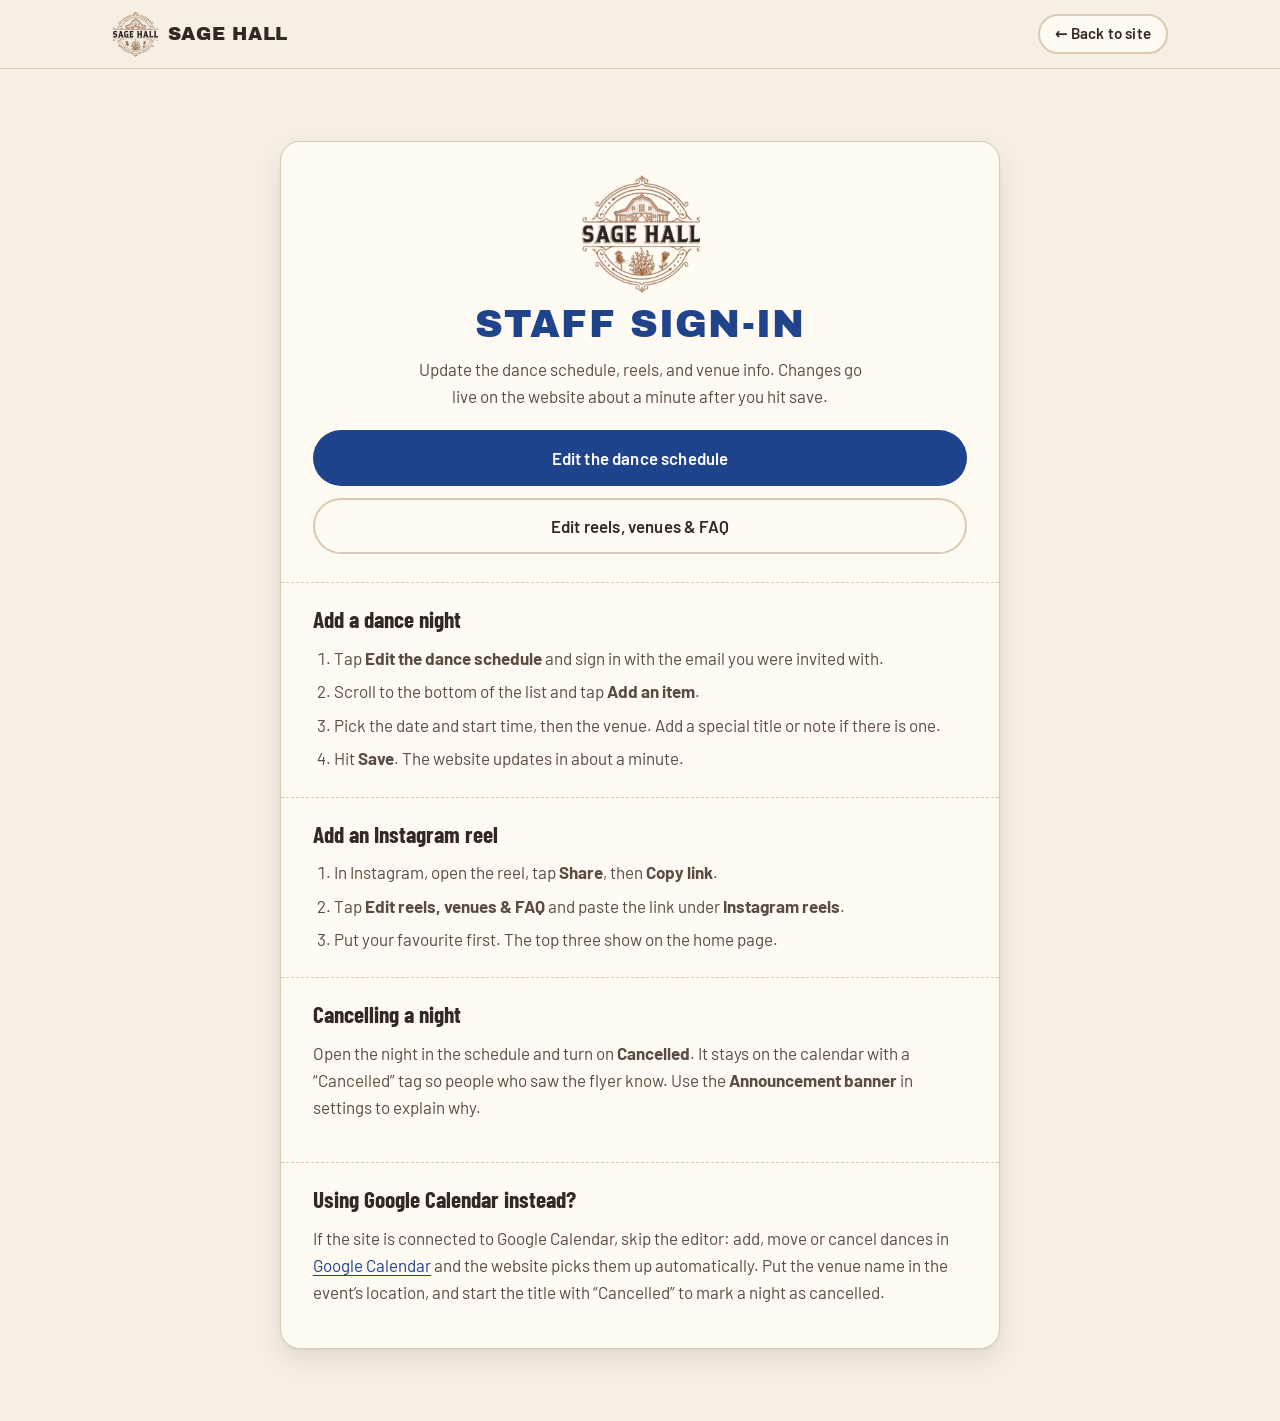
==== admin/index.html @ 14a48428 "Add Sage Hall website mock-up for GitHub Pages Static site (no build step) with: - Flyer-style sched" ====
<!doctype html>
<html lang="en">
<head>
  <meta charset="utf-8">
  <meta name="viewport" content="width=device-width, initial-scale=1">
  <title>Staff Sign-in · Sage Hall</title>
  <meta name="robots" content="noindex">
  <link rel="icon" href="../assets/img/favicon.svg" type="image/svg+xml">
  <link rel="preconnect" href="https://fonts.googleapis.com">
  <link rel="preconnect" href="https://fonts.gstatic.com" crossorigin>
  <link href="https://fonts.googleapis.com/css2?family=Archivo+Black&family=Barlow+Condensed:wght@400;500;600;700&family=Barlow:wght@400;500;600&family=Sacramento&display=swap" rel="stylesheet">
  <link rel="stylesheet" href="../assets/css/styles.css">
</head>
<body class="admin-page">
  <!--
    The editor links below point at Pages CMS for this repository.
    If the repo moves (e.g. transferred to Sage Hall's own GitHub account)
    or the site publishes from a different branch, update OWNER/REPO/BRANCH
    in these URLs:  https://app.pagescms.org/OWNER/REPO/BRANCH/file/events
  -->
  <header class="site-header">
    <div class="wrap header-inner">
      <a class="brand" href="../">
        <img src="../assets/img/sage-hall-logo.png" alt="" width="46" height="46">
        <span>Sage Hall</span>
      </a>
      <a class="btn btn-small btn-outline" href="../">← Back to site</a>
    </div>
  </header>

  <main class="admin-main">
    <div class="wrap">
      <div class="admin-card">
        <header>
          <img src="../assets/img/sage-hall-logo.png" alt="" width="120" height="119">
          <h1>Staff sign-in</h1>
          <p>Update the dance schedule, reels, and venue info. Changes go live on the website about a minute after you hit save.</p>
        </header>

        <div class="admin-actions">
          <a class="btn btn-primary" href="https://app.pagescms.org/alejandro-usu/sagehall/main/file/events">Edit the dance schedule</a>
          <a class="btn btn-outline" href="https://app.pagescms.org/alejandro-usu/sagehall/main/file/settings">Edit reels, venues &amp; FAQ</a>
        </div>

        <section class="admin-section">
          <h2>Add a dance night</h2>
          <ol>
            <li>Tap <b>Edit the dance schedule</b> and sign in with the email you were invited with.</li>
            <li>Scroll to the bottom of the list and tap <b>Add an item</b>.</li>
            <li>Pick the date and start time, then the venue. Add a special title or note if there is one.</li>
            <li>Hit <b>Save</b>. The website updates in about a minute.</li>
          </ol>
        </section>

        <section class="admin-section">
          <h2>Add an Instagram reel</h2>
          <ol>
            <li>In Instagram, open the reel, tap <b>Share</b>, then <b>Copy link</b>.</li>
            <li>Tap <b>Edit reels, venues &amp; FAQ</b> and paste the link under <b>Instagram reels</b>.</li>
            <li>Put your favourite first. The top three show on the home page.</li>
          </ol>
        </section>

        <section class="admin-section">
          <h2>Cancelling a night</h2>
          <p>Open the night in the schedule and turn on <b>Cancelled</b>. It stays on the calendar with a “Cancelled” tag so people who saw the flyer know. Use the <b>Announcement banner</b> in settings to explain why.</p>
        </section>

        <section class="admin-section">
          <h2>Using Google Calendar instead?</h2>
          <p>If the site is connected to Google Calendar, skip the editor: add, move or cancel dances in <a href="https://calendar.google.com/">Google Calendar</a> and the website picks them up automatically. Put the venue name in the event’s location, and start the title with “Cancelled” to mark a night as cancelled.</p>
        </section>
      </div>
    </div>
  </main>
</body>
</html>
---- assets/css/styles.css ----
/* ==========================================================================
   Sage Hall — site styles
   Palette pulled from the monthly flyer: cream paper, denim blue,
   copper linework, charcoal ink, and the peach western band.
   ========================================================================== */

:root {
  color-scheme: light;

  --paper: #f6efe4;
  --paper-2: #efe4d3;
  --paper-3: #e4d3bb;
  --card: #fffaf2;
  --ink: #332823;
  --ink-soft: #5a4c42;
  --muted: #76665a;
  --line: #dccab1;

  --denim: #20448c;
  --denim-dark: #152f63;
  --copper: #8a4f2c;
  --copper-light: #c08a5e;
  --sage: #56704c;
  --rose: #a94d68;
  --gold: #8f6d22;
  --band-gold: #ad893a;
  --peach: #f5dbca;
  --night: #2a211c;

  --radius: 14px;
  --radius-sm: 8px;
  --shadow: 0 1px 2px rgb(51 40 35 / 0.08), 0 10px 28px rgb(51 40 35 / 0.1);

  --font-display: "Archivo Black", "Arial Black", Impact, sans-serif;
  --font-script: "Sacramento", "Brush Script MT", cursive;
  --font-cond: "Barlow Condensed", "Arial Narrow", sans-serif;
  --font-body: "Barlow", system-ui, -apple-system, "Segoe UI", sans-serif;

  --wrap: 1120px;
  --gutter: clamp(16px, 4vw, 32px);
  --header-h: 68px;
}

/* ---------- base ---------- */
*, *::before, *::after { box-sizing: border-box; }
[hidden] { display: none !important; }
html { scroll-behavior: smooth; scroll-padding-top: calc(var(--header-h) + 12px); -webkit-text-size-adjust: 100%; }
@media (prefers-reduced-motion: reduce) { html { scroll-behavior: auto; } }

body {
  margin: 0;
  background: var(--paper);
  color: var(--ink);
  font: 400 1.0625rem/1.6 var(--font-body);
  overflow-x: hidden;
}
img { max-width: 100%; height: auto; display: block; }
a { color: var(--denim); text-underline-offset: 0.18em; }
a:hover { color: var(--denim-dark); }
button { font: inherit; color: inherit; }
h1, h2, h3 { line-height: 1.1; margin: 0; }
p { margin: 0 0 1em; }
:focus-visible { outline: 3px solid var(--denim); outline-offset: 3px; border-radius: 4px; }
svg { width: 1.15em; height: 1.15em; flex: none; }

.wrap { width: 100%; max-width: var(--wrap); margin-inline: auto; padding-inline: var(--gutter); }
.visually-hidden {
  position: absolute !important; width: 1px; height: 1px; padding: 0; margin: -1px;
  overflow: hidden; clip: rect(0 0 0 0); white-space: nowrap; border: 0;
}
.skip-link {
  position: absolute; left: 12px; top: -60px; z-index: 100;
  background: var(--denim); color: #fff; padding: 10px 16px; border-radius: var(--radius-sm);
}
.skip-link:focus { top: 12px; color: #fff; }

.script { font-family: var(--font-script); font-weight: 400; color: var(--copper); line-height: 1; }

/* ---------- buttons ---------- */
.btn {
  display: inline-flex; align-items: center; justify-content: center; gap: 0.5em;
  min-height: 48px; padding: 0.7em 1.35em; border-radius: 999px;
  font: 600 1rem/1 var(--font-body); letter-spacing: 0.01em; text-decoration: none;
  border: 2px solid transparent; cursor: pointer;
  transition: background-color 0.15s, color 0.15s, border-color 0.15s, transform 0.15s;
}
.btn:active { transform: translateY(1px); }
.btn-primary { background: var(--denim); color: #fff; }
.btn-primary:hover { background: var(--denim-dark); color: #fff; }
.btn-ghost { border-color: var(--ink); color: var(--ink); background: transparent; }
.btn-ghost:hover { background: var(--ink); color: var(--paper); }
.btn-outline { border-color: var(--line); background: var(--card); color: var(--ink); }
.btn-outline:hover { border-color: var(--denim); color: var(--denim); }
.btn-light { background: var(--paper); color: var(--ink); }
.btn-light:hover { background: #fff; color: var(--ink); }
.btn-small { min-height: 40px; padding: 0.55em 1em; font-size: 0.95rem; }

/* ---------- announcement ---------- */
.announce { background: var(--denim); color: #fff; font: 500 0.98rem/1.35 var(--font-body); }
.announce p { margin: 0 auto; padding-block: 0.55rem; text-align: center; }
.announce a { color: #fff; font-weight: 600; }

/* ---------- header ---------- */
.site-header {
  position: sticky; top: 0; z-index: 50;
  background: rgb(246 239 228 / 0.92);
  -webkit-backdrop-filter: saturate(1.4) blur(10px);
  backdrop-filter: saturate(1.4) blur(10px);
  border-bottom: 1px solid var(--line);
}
.header-inner { display: flex; align-items: center; justify-content: space-between; gap: 1rem; min-height: var(--header-h); }
.brand { display: flex; align-items: center; gap: 0.6rem; text-decoration: none; color: var(--ink); }
.brand img { width: 46px; height: 46px; object-fit: contain; }
.brand span { font: 1.15rem/1 var(--font-display); letter-spacing: 0.04em; text-transform: uppercase; }

.site-nav { display: flex; align-items: center; gap: 0.25rem; }
.site-nav a {
  display: inline-flex; align-items: center; gap: 0.4em;
  padding: 0.55rem 0.8rem; border-radius: 999px;
  font: 600 1.05rem/1 var(--font-cond); letter-spacing: 0.06em; text-transform: uppercase;
  color: var(--ink); text-decoration: none;
}
.site-nav a:hover { background: var(--paper-2); color: var(--denim); }
.site-nav .nav-cta { background: var(--ink); color: var(--paper); margin-left: 0.4rem; padding-inline: 1rem; }
.site-nav .nav-cta:hover { background: var(--denim); color: #fff; }

.menu-btn {
  display: none; align-items: center; gap: 0.55rem;
  min-height: 44px; padding: 0 0.9rem; border-radius: 999px;
  background: transparent; border: 2px solid var(--ink); cursor: pointer;
  font: 600 1rem/1 var(--font-cond); letter-spacing: 0.08em; text-transform: uppercase;
}
.menu-icon, .menu-icon::before, .menu-icon::after {
  display: block; width: 18px; height: 2px; background: currentColor; border-radius: 2px; position: relative;
  transition: transform 0.2s;
}
.menu-icon::before, .menu-icon::after { content: ""; position: absolute; left: 0; }
.menu-icon::before { top: -6px; }
.menu-icon::after { top: 6px; }
.menu-btn[aria-expanded="true"] .menu-icon { background: transparent; }
.menu-btn[aria-expanded="true"] .menu-icon::before { transform: translateY(6px) rotate(45deg); }
.menu-btn[aria-expanded="true"] .menu-icon::after { transform: translateY(-6px) rotate(-45deg); }

@media (max-width: 880px) {
  .menu-btn { display: inline-flex; }
  .site-nav {
    position: absolute; left: 0; right: 0; top: 100%;
    flex-direction: column; align-items: stretch; gap: 0;
    padding: 0.5rem var(--gutter) 1rem;
    background: var(--paper); border-bottom: 1px solid var(--line);
    box-shadow: 0 18px 30px rgb(51 40 35 / 0.12);
    display: none;
  }
  .site-nav.is-open { display: flex; }
  .site-nav a { padding: 0.95rem 0.5rem; border-radius: 0; border-bottom: 1px dashed var(--line); font-size: 1.2rem; }
  .site-nav .nav-cta { margin: 0.75rem 0 0; justify-content: center; border-radius: 999px; border-bottom: 0; }
}

/* ---------- western pattern band (tile taken from the flyer) ---------- */
.band {
  height: 118px;
  border-top: 8px solid var(--band-gold);
  background: var(--peach) url("../img/pattern-band.jpg") repeat-x 0 0 / auto 100%;
}
@media (max-width: 640px) { .band { height: 84px; border-top-width: 6px; } }

/* ---------- hero ---------- */
.hero {
  position: relative;
  background:
    radial-gradient(120% 90% at 50% 30%, #fcf8f1 0%, var(--paper) 45%, var(--paper-3) 100%);
  overflow: hidden;
}
.hero::before {
  /* the flyer's quatrefoil corner pattern */
  content: ""; position: absolute; inset: 0; pointer-events: none; opacity: 0.55;
  background-image: url("data:image/svg+xml,%3Csvg xmlns='http://www.w3.org/2000/svg' width='44' height='44' viewBox='0 0 44 44'%3E%3Cg fill='none' stroke='%23b08f6c' stroke-width='1.3'%3E%3Cellipse cx='22' cy='15.5' rx='3.2' ry='5.5'/%3E%3Cellipse cx='22' cy='28.5' rx='3.2' ry='5.5'/%3E%3Cellipse cx='15.5' cy='22' rx='5.5' ry='3.2'/%3E%3Cellipse cx='28.5' cy='22' rx='5.5' ry='3.2'/%3E%3C/g%3E%3C/svg%3E");
  -webkit-mask-image: radial-gradient(70% 80% at 50% 45%, transparent 55%, #000 100%);
  mask-image: radial-gradient(70% 80% at 50% 45%, transparent 55%, #000 100%);
}
.hero-grid {
  position: relative;
  display: grid; grid-template-columns: 1.1fr 0.9fr; align-items: center; gap: clamp(24px, 5vw, 64px);
  padding-block: clamp(32px, 6vw, 72px) clamp(40px, 6vw, 80px);
}
.hero-copy { text-align: center; display: flex; flex-direction: column; align-items: center; }
.hero-logo { width: min(340px, 78vw); margin-bottom: 0.25rem; }
.hero-script { font-size: clamp(2.6rem, 5vw, 3.6rem); margin: 0.1rem 0 0.9rem; }
.hero-lede { max-width: 34ch; font-size: 1.15rem; color: var(--ink-soft); }
.hero-cta { display: flex; flex-wrap: wrap; gap: 0.75rem; justify-content: center; margin-top: 0.5rem; }

.hero-side { position: relative; padding: 0 0 0 clamp(0px, 4vw, 40px); }
.hero-boot {
  /* sits on the ticket's top-right corner like a sticker */
  position: absolute; z-index: 2; width: 132px;
  right: -26px; top: -118px;
  transform: rotate(8deg);
  filter: drop-shadow(0 8px 12px rgb(51 40 35 / 0.18));
  pointer-events: none;
}

/* ticket */
.ticket {
  position: relative; z-index: 1;
  background: var(--card); border-radius: 18px; box-shadow: var(--shadow);
  border: 1px solid var(--line);
  max-width: 440px; margin-left: auto;
}
.ticket-kicker {
  display: flex; align-items: center; gap: 0.5rem; margin: 0;
  padding: 0.75rem 1.25rem; border-radius: 17px 17px 0 0;
  background: var(--denim); color: #fff;
  font: 1rem/1 var(--font-display); letter-spacing: 0.12em; text-transform: uppercase;
}
.ticket-kicker svg { color: #f2c76e; }
.ticket-body { padding: 1.25rem 1.4rem 0.5rem; }
.ticket-loading { color: var(--muted); }
.ticket-when { display: flex; align-items: flex-end; justify-content: space-between; gap: 1rem; margin-bottom: 0.6rem; }
.ticket-date { font-family: var(--font-cond); line-height: 0.9; margin: 0; }
.ticket-date .dow { display: block; font-weight: 600; font-size: 1.15rem; letter-spacing: 0.14em; color: var(--denim); }
.ticket-date .md { display: block; font-weight: 700; font-size: clamp(2.6rem, 5vw, 3.3rem); text-transform: uppercase; }
.ticket-time { margin: 0; font: 700 clamp(1.8rem, 3.4vw, 2.2rem)/1 var(--font-cond); color: var(--copper); white-space: nowrap; }
.ticket-venue { display: flex; flex-wrap: wrap; align-items: center; gap: 0.5rem; margin: 0 0 0.35rem; font: 600 1.35rem/1.2 var(--font-cond); }
.ticket-title { margin: 0 0 0.3rem; font: 700 1.05rem/1.3 var(--font-body); color: var(--rose); }
.ticket-note { margin: 0 0 0.5rem; color: var(--ink-soft); font-size: 1rem; }
.ticket-stub {
  position: relative; display: flex; flex-wrap: wrap; gap: 0.6rem;
  padding: 1.1rem 1.4rem 1.25rem; margin-top: 0.75rem;
  border-top: 2px dashed var(--line);
}
.ticket-stub::before, .ticket-stub::after {
  content: ""; position: absolute; top: -13px; width: 24px; height: 24px; border-radius: 50%;
  background: var(--paper); border: 1px solid var(--line);
}
.ticket-stub::before { left: -13px; clip-path: inset(0 0 0 50%); }
.ticket-stub::after { right: -13px; clip-path: inset(0 50% 0 0); }
.ticket-more { padding: 0 1.4rem 1.25rem; margin: 0; }
.ticket-more h3 { font: 600 0.85rem/1 var(--font-cond); letter-spacing: 0.14em; text-transform: uppercase; color: var(--muted); margin-bottom: 0.5rem; }
.ticket-more ul { list-style: none; margin: 0; padding: 0; display: grid; gap: 0.3rem; }
.ticket-more li { display: flex; align-items: center; gap: 0.5rem; font: 500 1.08rem/1.3 var(--font-cond); }
.ticket-more li .when { min-width: 6.6rem; font-weight: 600; }
.ticket-more li .t { margin-left: auto; color: var(--copper); font-weight: 600; }
.ticket-empty h3 { font: 700 1.9rem/1.05 var(--font-cond); text-transform: uppercase; margin-bottom: 0.5rem; }
.ticket-empty p { color: var(--ink-soft); }

@media (max-width: 880px) {
  .hero-grid { grid-template-columns: 1fr; }
  .hero-side { padding: 72px 0 0; max-width: 460px; width: 100%; margin-inline: auto; }
  .ticket { margin-inline: auto; }
  .hero-boot { width: 104px; right: -6px; top: -20px; }
}
@media (max-width: 480px) {
  .hero-boot { width: 90px; top: -8px; right: -2px; }
}

/* ---------- venue colors + badges ---------- */
.v-denim { --v: var(--denim); }
.v-sage { --v: var(--sage); }
.v-copper { --v: var(--copper); }
.v-rose { --v: var(--rose); }
.v-gold { --v: var(--gold); }
.v-ink { --v: var(--ink-soft); }

.dot { display: inline-block; width: 0.72rem; height: 0.72rem; border-radius: 50%; background: var(--v, var(--ink-soft)); flex: none; }
.badge {
  display: inline-flex; align-items: center; padding: 0.18em 0.55em; border-radius: 999px;
  font: 700 0.78rem/1.1 var(--font-body); letter-spacing: 0.04em; text-transform: uppercase; white-space: nowrap;
  background: var(--ink); color: var(--paper);
}
.badge-cancel { background: var(--rose); color: #fff; }
.badge-today { background: var(--denim); color: #fff; }
.badge-soft { background: var(--paper-2); color: var(--ink-soft); }

/* ---------- add to calendar dropdown ---------- */
.addcal { position: relative; }
.addcal > summary {
  list-style: none; cursor: pointer;
  display: inline-flex; align-items: center; gap: 0.45em;
  min-height: 40px; padding: 0.5em 0.95em; border-radius: 999px;
  border: 2px solid var(--line); background: var(--card);
  font: 600 0.95rem/1 var(--font-body); color: var(--ink);
  transition: border-color 0.15s, color 0.15s;
}
.addcal > summary::-webkit-details-marker { display: none; }
.addcal > summary:hover, .addcal[open] > summary { border-color: var(--denim); color: var(--denim); }
.addcal-menu {
  position: absolute; z-index: 30; top: calc(100% + 6px); right: 0; min-width: 210px;
  display: grid; padding: 0.4rem; border-radius: 12px;
  background: #fff; border: 1px solid var(--line); box-shadow: var(--shadow);
}
.ticket .addcal-menu { left: 0; right: auto; }
.addcal-menu a, .addcal-menu button {
  display: block; text-align: left; padding: 0.65rem 0.75rem; border-radius: 8px;
  background: none; border: 0; cursor: pointer; text-decoration: none; color: var(--ink);
  font: 500 0.98rem/1.2 var(--font-body);
}
.addcal-menu a:hover, .addcal-menu button:hover { background: var(--paper); color: var(--denim); }
.icon-only > summary { padding: 0; width: 40px; justify-content: center; }

.btn-dir {
  display: inline-flex; align-items: center; gap: 0.45em; min-height: 40px; padding: 0.5em 0.95em;
  border-radius: 999px; border: 2px solid var(--line); background: var(--card);
  font: 600 0.95rem/1 var(--font-body); color: var(--ink); text-decoration: none;
}
.btn-dir:hover { border-color: var(--denim); color: var(--denim); }

/* ---------- schedule ---------- */
.schedule { padding-block: clamp(48px, 8vw, 96px); }
.schedule > .wrap { max-width: 1000px; }
.sched-head { display: grid; grid-template-columns: auto 1fr auto; align-items: center; gap: 1rem; margin-bottom: 1.75rem; }
.month-title { text-align: center; }
.month-title h2 {
  font: clamp(2.2rem, 12.5vw, 5.4rem)/0.95 var(--font-display);
  letter-spacing: 0.04em; text-transform: uppercase; color: var(--denim);
}
.month-title h2 .yr { display: block; font: 600 1rem/1.6 var(--font-cond); letter-spacing: 0.3em; color: var(--muted); }
.month-title .script { font-size: clamp(2rem, 5vw, 3rem); margin: 0.2rem 0 0; color: var(--ink); }
.month-nav {
  width: 52px; height: 52px; border-radius: 50%; display: grid; place-items: center;
  border: 2px solid var(--line); background: var(--card); color: var(--denim); cursor: pointer;
  transition: border-color 0.15s, background-color 0.15s;
}
.month-nav:hover:not(:disabled) { border-color: var(--denim); }
.month-nav:disabled { opacity: 0.35; cursor: default; }
.month-nav svg { width: 24px; height: 24px; }
@media (max-width: 640px) {
  /* month name gets the full width; arrows drop to a row under it */
  .sched-head { grid-template-columns: 1fr 1fr; grid-template-areas: "title title" "prev next"; gap: 0.75rem; }
  .month-title { grid-area: title; }
  #month-prev { grid-area: prev; justify-self: start; }
  #month-next { grid-area: next; justify-self: end; }
  .month-nav { width: 44px; height: 44px; }
  .month-title .script { font-size: clamp(1.7rem, 8vw, 2.2rem); }
}

.sched-tools { display: flex; flex-wrap: wrap; align-items: center; justify-content: space-between; gap: 0.75rem 1.5rem; margin-bottom: 1rem; }
.view-toggle { display: inline-flex; padding: 4px; border-radius: 999px; background: var(--paper-2); border: 1px solid var(--line); }
.view-toggle button {
  display: inline-flex; align-items: center; gap: 0.45em;
  min-height: 40px; padding: 0 1rem; border-radius: 999px; border: 0; background: transparent; cursor: pointer;
  font: 600 1rem/1 var(--font-cond); letter-spacing: 0.08em; text-transform: uppercase; color: var(--ink-soft);
}
.view-toggle button[aria-pressed="true"] { background: var(--card); color: var(--denim); box-shadow: 0 1px 3px rgb(51 40 35 / 0.15); }
.legend { display: flex; flex-wrap: wrap; gap: 0.4rem 1.1rem; list-style: none; margin: 0; padding: 0; font: 500 1rem/1.2 var(--font-cond); color: var(--ink-soft); }
.legend li { display: inline-flex; align-items: center; gap: 0.45rem; }

.notice {
  background: var(--card); border: 1px solid var(--line); border-left: 4px solid var(--copper);
  border-radius: var(--radius-sm); padding: 0.9rem 1.1rem; color: var(--ink-soft); margin: 0 0 1rem;
}
.notice a { font-weight: 600; }

/* list view */
.sched-list { list-style: none; margin: 0; padding: 0; border-top: 2px solid var(--ink); }
.sched-row {
  display: grid; grid-template-columns: 4.6rem 4rem minmax(0, 1fr) auto auto; align-items: center; gap: 0.25rem 1.1rem;
  padding: 0.85rem 0.5rem; border-bottom: 1px dashed var(--line);
  font-family: var(--font-cond); transition: background-color 0.3s;
}
.sched-row.is-flash { background: color-mix(in srgb, var(--denim) 10%, transparent); }
.sched-row .d-num { font-size: 2.2rem; font-weight: 500; line-height: 1; }
.sched-row .d-num sup { font-size: 0.45em; font-weight: 600; margin-left: 1px; vertical-align: 0.95em; }
.sched-row .d-dow { font-size: 1.3rem; font-weight: 600; letter-spacing: 0.08em; color: var(--denim); }
.sched-row .d-main { min-width: 0; }
.sched-row .d-venue { display: flex; align-items: center; flex-wrap: wrap; gap: 0.35rem 0.6rem; font-size: 1.45rem; font-weight: 500; line-height: 1.15; }
.sched-row .d-sub { font: 500 0.98rem/1.35 var(--font-body); color: var(--ink-soft); margin-top: 0.15rem; }
.sched-row .d-sub strong { color: var(--rose); font-weight: 700; }
.sched-row .d-time { font-size: 1.55rem; font-weight: 600; color: var(--copper); white-space: nowrap; }
.sched-row.is-past { color: var(--muted); }
.sched-row.is-past .d-dow, .sched-row.is-past .d-time { color: var(--muted); }
.sched-row.is-past .dot { opacity: 0.5; }
.sched-row.is-cancelled .v-name, .sched-row.is-cancelled .d-time { text-decoration: line-through; text-decoration-thickness: 2px; }
.sched-row.is-today { background: color-mix(in srgb, var(--denim) 7%, transparent); }
.sched-row .addcal-slot { width: 40px; }

@media (max-width: 640px) {
  .sched-row { grid-template-columns: 3.6rem minmax(0, 1fr) auto; grid-template-rows: auto auto; gap: 0 0.8rem; padding-inline: 0.15rem; }
  .sched-row .d-num { grid-row: 1; grid-column: 1; font-size: 1.9rem; }
  .sched-row .d-dow { grid-row: 2; grid-column: 1; font-size: 1rem; align-self: start; }
  .sched-row .d-main { grid-row: 1 / span 2; grid-column: 2; }
  .sched-row .d-venue { font-size: 1.25rem; }
  .sched-row .d-time { grid-row: 1; grid-column: 3; font-size: 1.3rem; text-align: right; }
  .sched-row .addcal-slot { grid-row: 2; grid-column: 3; justify-self: end; }
  .sched-row .addcal-slot .addcal > summary { width: 36px; min-height: 36px; }
}

/* calendar view */
.cal { display: grid; grid-template-columns: repeat(7, minmax(0, 1fr)); background: var(--card); border: 1px solid var(--line); border-radius: var(--radius); overflow: hidden; }
.cal-dow { padding: 0.6rem 0.25rem; text-align: center; background: var(--ink); color: var(--paper); font: 600 0.95rem/1 var(--font-cond); letter-spacing: 0.14em; text-transform: uppercase; }
.cal-cell { min-height: 7.2rem; padding: 0.4rem; border-top: 1px solid var(--line); border-left: 1px solid var(--line); display: flex; flex-direction: column; gap: 0.3rem; min-width: 0; }
.cal-cell:nth-child(7n + 1) { border-left: 0; }
.cal-cell.is-out { background: repeating-linear-gradient(135deg, var(--paper) 0 6px, var(--paper-2) 6px 7px); }
.cal-cell.is-past { background: color-mix(in srgb, var(--paper) 60%, transparent); }
.cal-cell.is-past .cal-day, .cal-cell.is-past .chip { opacity: 0.55; }
.cal-day { font: 600 1rem/1 var(--font-cond); color: var(--ink-soft); }
.cal-cell.is-today .cal-day { display: inline-grid; place-items: center; width: 1.7rem; height: 1.7rem; margin: -0.15rem; border-radius: 50%; background: var(--denim); color: #fff; }
.chip {
  display: block; width: 100%; text-align: left; cursor: pointer; border: 0;
  border-left: 4px solid var(--v); border-radius: 5px; padding: 0.3rem 0.4rem;
  background: color-mix(in srgb, var(--v) 13%, #fff); color: var(--ink);
  font: 500 0.92rem/1.15 var(--font-cond);
}
.chip:hover { background: color-mix(in srgb, var(--v) 22%, #fff); }
.chip .ct { display: block; font-weight: 700; color: var(--v); }
.chip .cv { display: -webkit-box; -webkit-box-orient: vertical; -webkit-line-clamp: 2; line-clamp: 2; overflow: hidden; }
.chip.is-cancelled { text-decoration: line-through; }
@media (max-width: 640px) {
  .cal-cell { min-height: 4.4rem; padding: 0.25rem; }
  .cal-dow { font-size: 0.8rem; letter-spacing: 0.06em; }
  .chip { padding: 0.2rem 0.25rem; border-left-width: 3px; font-size: 0.85rem; }
  .chip .cv { display: none; }
}

.sched-foot { display: flex; flex-wrap: wrap; align-items: center; gap: 1rem 1.5rem; margin-top: 1.5rem; }
.subscribe { display: flex; flex-wrap: wrap; gap: 0.5rem 1rem; align-items: center; font-weight: 500; color: var(--ink-soft); }
.subscribe a { font-weight: 600; }

/* ---------- section heads ---------- */
.section-head { text-align: center; margin-bottom: clamp(28px, 4vw, 44px); }
.section-head .script { font-size: clamp(2rem, 4.5vw, 2.8rem); margin: 0 0 0.1rem; }
.section-head h2 { font: clamp(2rem, 5vw, 3.1rem)/1 var(--font-display); text-transform: uppercase; letter-spacing: 0.03em; color: var(--denim); }
.section-head-left { text-align: left; }

/* ---------- first time ---------- */
.first-time { padding-block: clamp(56px, 8vw, 104px); background: var(--card); border-block: 1px solid var(--line); }
.steps { list-style: none; margin: 0; padding: 0; display: grid; grid-template-columns: repeat(auto-fit, minmax(240px, 1fr)); gap: 1.25rem; counter-reset: step; }
.steps li { position: relative; padding: 1.5rem 1.4rem 1.4rem; background: var(--paper); border: 1px solid var(--line); border-radius: var(--radius); counter-increment: step; }
.steps li::before {
  content: counter(step); display: grid; place-items: center; width: 2.6rem; height: 2.6rem; margin-bottom: 0.9rem;
  border-radius: 50%; background: var(--denim); color: #fff; font: 1.15rem/1 var(--font-display);
}
.steps h3 { font: 700 1.5rem/1.1 var(--font-cond); margin-bottom: 0.5rem; }
.steps p { margin: 0; color: var(--ink-soft); }
.ft-bottom { display: grid; grid-template-columns: minmax(220px, 0.6fr) 1.4fr; gap: 1.25rem; margin-top: 1.25rem; align-items: start; }
.ft-bottom.no-admission { grid-template-columns: 1fr; }
.admission { padding: 1.5rem; border-radius: var(--radius); background: var(--ink); color: var(--paper); text-align: center; }
.admission-label { margin: 0 0 0.3rem; font: 600 0.95rem/1 var(--font-cond); letter-spacing: 0.2em; text-transform: uppercase; color: var(--copper-light); }
.admission-price { margin: 0; font: 700 1.7rem/1.2 var(--font-cond); text-wrap: balance; }
.faq { display: grid; gap: 0.6rem; }
.faq details { background: var(--paper); border: 1px solid var(--line); border-radius: var(--radius-sm); }
.faq summary {
  cursor: pointer; list-style: none; display: flex; justify-content: space-between; align-items: center; gap: 1rem;
  padding: 0.95rem 1.1rem; font: 600 1.25rem/1.2 var(--font-cond);
}
.faq summary::-webkit-details-marker { display: none; }
.faq summary::after { content: "+"; font: 1.4rem/1 var(--font-display); color: var(--denim); transition: transform 0.2s; }
.faq details[open] summary::after { transform: rotate(45deg); }
.faq details p { margin: 0; padding: 0 1.1rem 1rem; color: var(--ink-soft); }
@media (max-width: 760px) { .ft-bottom { grid-template-columns: 1fr; } }

/* ---------- venues ---------- */
.venues { padding-block: clamp(56px, 8vw, 104px); }
.venue-grid { display: grid; grid-template-columns: repeat(auto-fit, minmax(260px, 1fr)); gap: 1.25rem; }
.venue {
  display: flex; flex-direction: column; gap: 0.6rem;
  padding: 1.4rem; border-radius: var(--radius); background: var(--card); border: 1px solid var(--line);
  border-top: 6px solid var(--v);
}
.venue h3 { display: flex; flex-wrap: wrap; align-items: center; gap: 0.5rem; font: 700 1.6rem/1.1 var(--font-cond); }
.venue p { margin: 0; color: var(--ink-soft); }
.venue .addr { font-size: 0.98rem; }
.venue .next { margin-top: auto; padding-top: 0.75rem; border-top: 1px dashed var(--line); font: 500 1.08rem/1.3 var(--font-cond); color: var(--ink); }
.venue .next b { color: var(--v); font-weight: 700; }
.venue .btn-dir { align-self: flex-start; }

/* ---------- reels ---------- */
.reels { padding-block: clamp(56px, 8vw, 104px); background: var(--night); color: var(--paper); }
.reels .section-head h2 { color: var(--paper); }
.reels .section-head .script { color: var(--copper-light); }
.reel-grid { display: grid; grid-template-columns: repeat(auto-fit, minmax(300px, 1fr)); gap: 1.5rem; align-items: start; justify-items: center; }
.reel { width: 100%; max-width: 380px; }
.reel .instagram-media {
  background: #fff; border: 0; border-radius: 12px; margin: 0 !important; min-width: 0 !important;
  width: 100% !important; max-width: 380px; padding: 0; box-shadow: 0 12px 30px rgb(0 0 0 / 0.35);
}
.reel .instagram-media a { display: block; padding: 2rem 1rem; text-align: center; color: var(--denim); font-weight: 600; }
.reel-placeholder {
  position: relative; aspect-ratio: 9 / 16; width: 100%; max-width: 300px; margin-inline: auto;
  border-radius: 18px; overflow: hidden; display: flex; flex-direction: column; justify-content: flex-end;
  padding: 1.25rem; color: #fff;
  background:
    linear-gradient(180deg, rgb(0 0 0 / 0) 40%, rgb(0 0 0 / 0.65) 100%),
    var(--ph-bg, linear-gradient(160deg, #e9a46b, #b0566f 55%, #20448c));
  box-shadow: 0 12px 30px rgb(0 0 0 / 0.35);
}
.reel-placeholder:nth-child(2) { --ph-bg: linear-gradient(160deg, #e3c27a, #8a4f2c 55%, #2a211c); }
.reel-placeholder:nth-child(3) { --ph-bg: linear-gradient(160deg, #9fb48f, #56704c 50%, #152f63); }
.reel-placeholder .play {
  position: absolute; inset: 0; margin: auto; width: 68px; height: 68px; border-radius: 50%;
  display: grid; place-items: center; background: rgb(255 255 255 / 0.22); border: 2px solid rgb(255 255 255 / 0.7);
  -webkit-backdrop-filter: blur(4px); backdrop-filter: blur(4px);
}
.reel-placeholder .play svg { width: 30px; height: 30px; margin-left: 4px; }
.reel-placeholder strong { font: 700 1.4rem/1.1 var(--font-cond); text-transform: uppercase; letter-spacing: 0.05em; }
.reel-placeholder span { font-size: 0.92rem; opacity: 0.9; }
.reels-follow { text-align: center; margin: 2.25rem 0 0; }
@media (max-width: 640px) {
  /* swipeable row instead of a tall stack */
  .reel-grid {
    display: flex; gap: 1rem; overflow-x: auto; scroll-snap-type: x mandatory;
    margin-inline: calc(-1 * var(--gutter)); padding: 0.5rem var(--gutter) 1rem;
    scrollbar-width: thin;
  }
  .reel, .reel-placeholder { flex: 0 0 min(78%, 300px); scroll-snap-align: center; }
  .reel-placeholder { max-width: none; }
}

/* ---------- about ---------- */
.about { padding-block: clamp(56px, 8vw, 104px); }
.about-grid { display: grid; grid-template-columns: 1.3fr 0.7fr; gap: clamp(28px, 5vw, 64px); align-items: center; }
.about-copy p { font-size: 1.12rem; color: var(--ink-soft); max-width: 60ch; }
.pull-quote { margin: 1.5rem 0 0; padding: 1.25rem 1.5rem; border-left: 4px solid var(--copper); background: var(--card); border-radius: 0 var(--radius) var(--radius) 0; }
.pull-quote p { margin: 0; font: 600 1.45rem/1.3 var(--font-cond); color: var(--ink); }
.stats { margin: 0; display: grid; gap: 1rem; }
.stats div { padding: 1.2rem 1.4rem; border-radius: var(--radius); background: var(--card); border: 1px solid var(--line); }
.stats dt { font: 600 0.9rem/1 var(--font-cond); letter-spacing: 0.18em; text-transform: uppercase; color: var(--muted); }
.stats dd { margin: 0.35rem 0 0; font: clamp(1.6rem, 3.4vw, 2.2rem)/1.05 var(--font-display); color: var(--denim); }
@media (max-width: 820px) { .about-grid { grid-template-columns: 1fr; } }

/* ---------- footer ---------- */
.site-footer { background: var(--denim-dark); color: #e9eef8; }
.site-footer a { color: #fff; }
.band-footer { border-bottom: 0; }
.footer-grid { display: grid; grid-template-columns: 1.4fr 1fr 1fr; gap: 2rem; padding-block: 2.75rem 1.5rem; }
.footer-brand img { width: 120px; background: var(--paper); border-radius: 50%; padding: 10px; margin-bottom: 0.9rem; }
.footer-brand p { margin: 0; font-size: 1.05rem; }
.footer-h { font: 600 0.95rem/1 var(--font-cond); letter-spacing: 0.2em; text-transform: uppercase; color: #b7c6e6; margin-bottom: 0.9rem; }
.footer-links { list-style: none; margin: 0; padding: 0; display: grid; gap: 0.25rem; }
.footer-links a { display: inline-flex; align-items: center; gap: 0.55rem; padding: 0.4rem 0; text-decoration: none; font-weight: 500; }
.footer-links a:hover { text-decoration: underline; }
.footer-note { padding-block: 1.25rem 2rem; margin: 0; border-top: 1px solid rgb(255 255 255 / 0.15); font-size: 0.92rem; color: #b7c6e6; }
@media (max-width: 720px) { .footer-grid { grid-template-columns: 1fr 1fr; } .footer-brand { grid-column: 1 / -1; } }

/* ==========================================================================
   Staff page (admin/)
   ========================================================================== */
.admin-page { min-height: 100vh; display: flex; flex-direction: column; }
.admin-main { flex: 1; padding-block: clamp(32px, 6vw, 72px); }
.admin-card { max-width: 720px; margin-inline: auto; background: var(--card); border: 1px solid var(--line); border-radius: 20px; box-shadow: var(--shadow); overflow: hidden; }
.admin-card header { padding: 2rem 2rem 1.25rem; text-align: center; }
.admin-card header img { width: 120px; margin: 0 auto 0.75rem; }
.admin-card header h1 { font: clamp(1.8rem, 5vw, 2.4rem)/1 var(--font-display); text-transform: uppercase; color: var(--denim); letter-spacing: 0.03em; }
.admin-card header p { margin: 0.75rem auto 0; color: var(--ink-soft); max-width: 46ch; }
.admin-actions { display: grid; gap: 0.75rem; padding: 0 2rem 1.75rem; }
.admin-actions .btn { width: 100%; min-height: 56px; font-size: 1.05rem; }
.admin-section { padding: 1.5rem 2rem; border-top: 1px dashed var(--line); }
.admin-section h2 { font: 700 1.45rem/1.1 var(--font-cond); margin-bottom: 0.75rem; }
.admin-section ol, .admin-section ul { margin: 0; padding-left: 1.3rem; color: var(--ink-soft); display: grid; gap: 0.4rem; }
.admin-section p { color: var(--ink-soft); }
.admin-section code { background: var(--paper-2); padding: 0.1em 0.35em; border-radius: 4px; font-size: 0.92em; }
@media (max-width: 520px) {
  .admin-card header, .admin-actions, .admin-section { padding-inline: 1.15rem; }
}
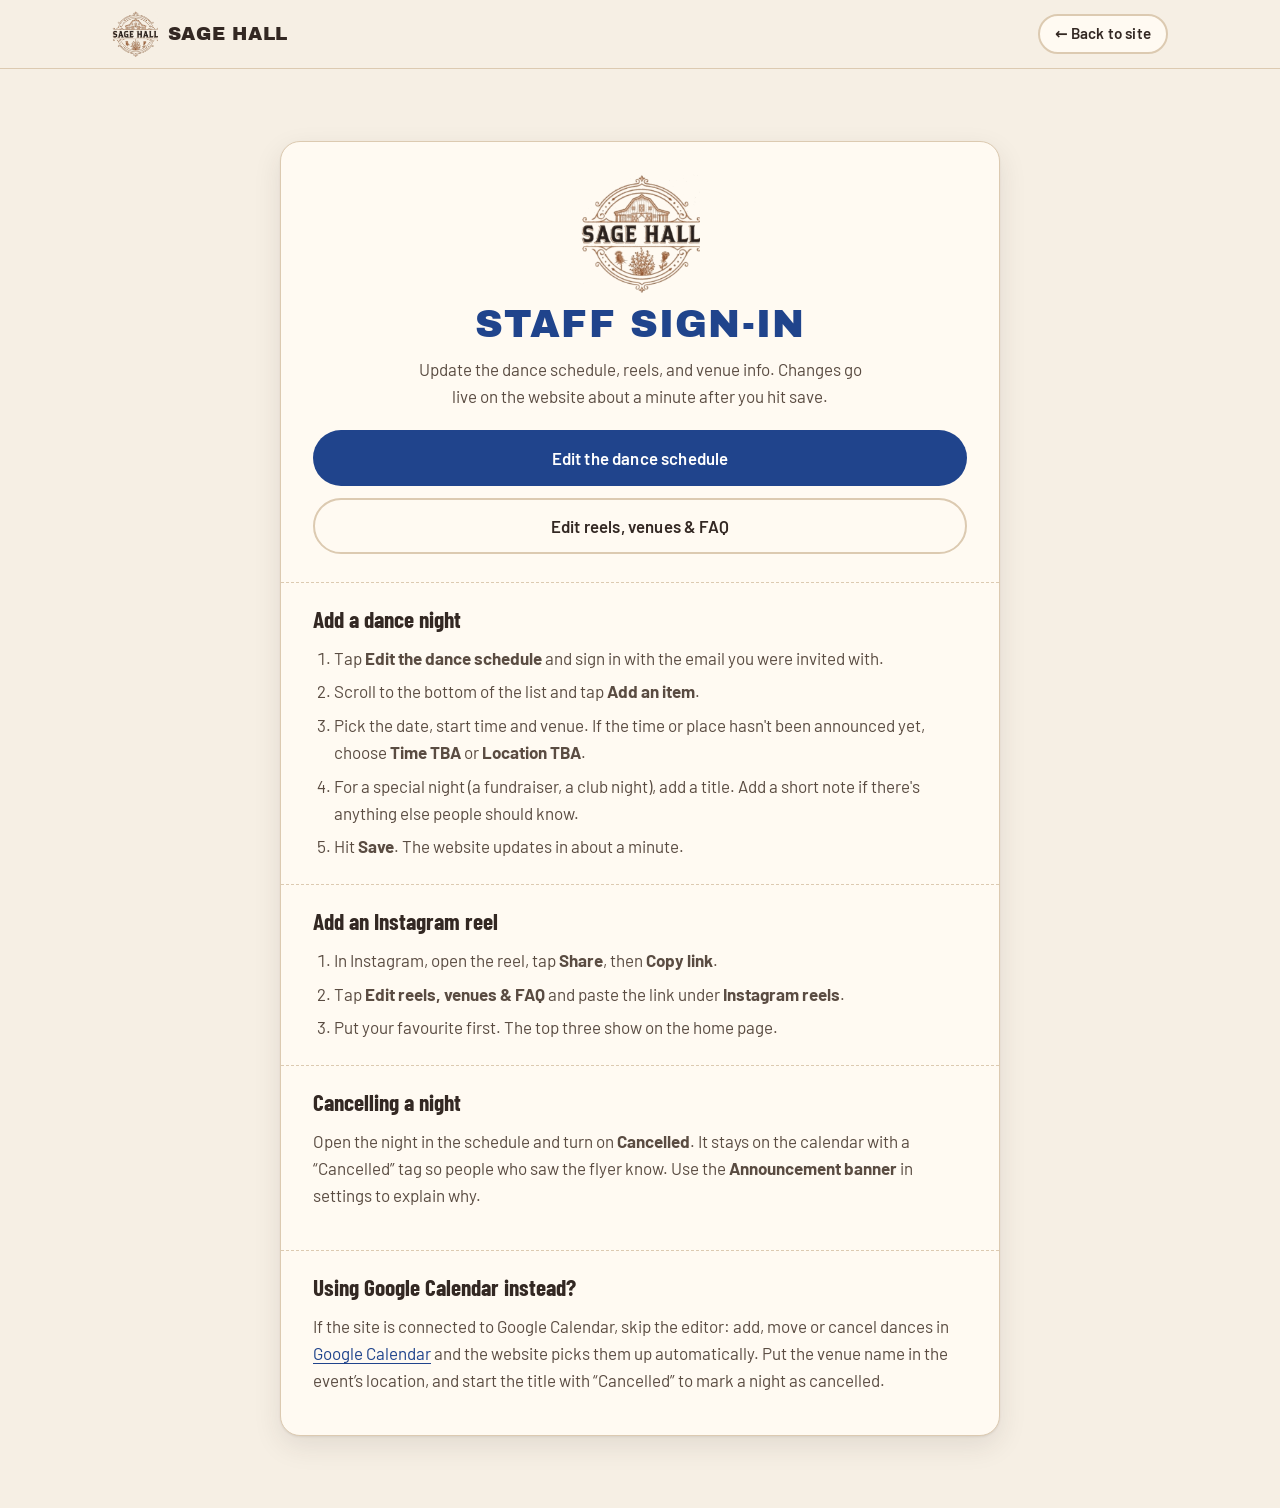
==== commit e2c7f2fa: "Add October schedule; support TBA times and locations - Add the October 2026 flyer to data/events.js" ====
--- a/admin/index.html
+++ b/admin/index.html
@@ -47,7 +47,8 @@
           <ol>
             <li>Tap <b>Edit the dance schedule</b> and sign in with the email you were invited with.</li>
             <li>Scroll to the bottom of the list and tap <b>Add an item</b>.</li>
-            <li>Pick the date and start time, then the venue. Add a special title or note if there is one.</li>
+            <li>Pick the date, start time and venue. If the time or place hasn't been announced yet, choose <b>Time TBA</b> or <b>Location TBA</b>.</li>
+            <li>For a special night (a fundraiser, a club night), add a title. Add a short note if there's anything else people should know.</li>
             <li>Hit <b>Save</b>. The website updates in about a minute.</li>
           </ol>
         </section>
--- a/assets/css/styles.css
+++ b/assets/css/styles.css
@@ -364,11 +364,12 @@
 .sched-row .d-main { min-width: 0; }
 .sched-row .d-venue { display: flex; align-items: center; flex-wrap: wrap; gap: 0.35rem 0.6rem; font-size: 1.45rem; font-weight: 500; line-height: 1.15; }
 .sched-row .d-sub { font: 500 0.98rem/1.35 var(--font-body); color: var(--ink-soft); margin-top: 0.15rem; }
-.sched-row .d-sub strong { color: var(--rose); font-weight: 700; }
+.sched-row .v-name.is-special { color: var(--rose); font-weight: 600; }
 .sched-row .d-time { font-size: 1.55rem; font-weight: 600; color: var(--copper); white-space: nowrap; }
 .sched-row.is-past { color: var(--muted); }
 .sched-row.is-past .d-dow, .sched-row.is-past .d-time { color: var(--muted); }
 .sched-row.is-past .dot { opacity: 0.5; }
+.sched-row.is-past .v-name.is-special { color: inherit; }
 .sched-row.is-cancelled .v-name, .sched-row.is-cancelled .d-time { text-decoration: line-through; text-decoration-thickness: 2px; }
 .sched-row.is-today { background: color-mix(in srgb, var(--denim) 7%, transparent); }
 .sched-row .addcal-slot { width: 40px; }
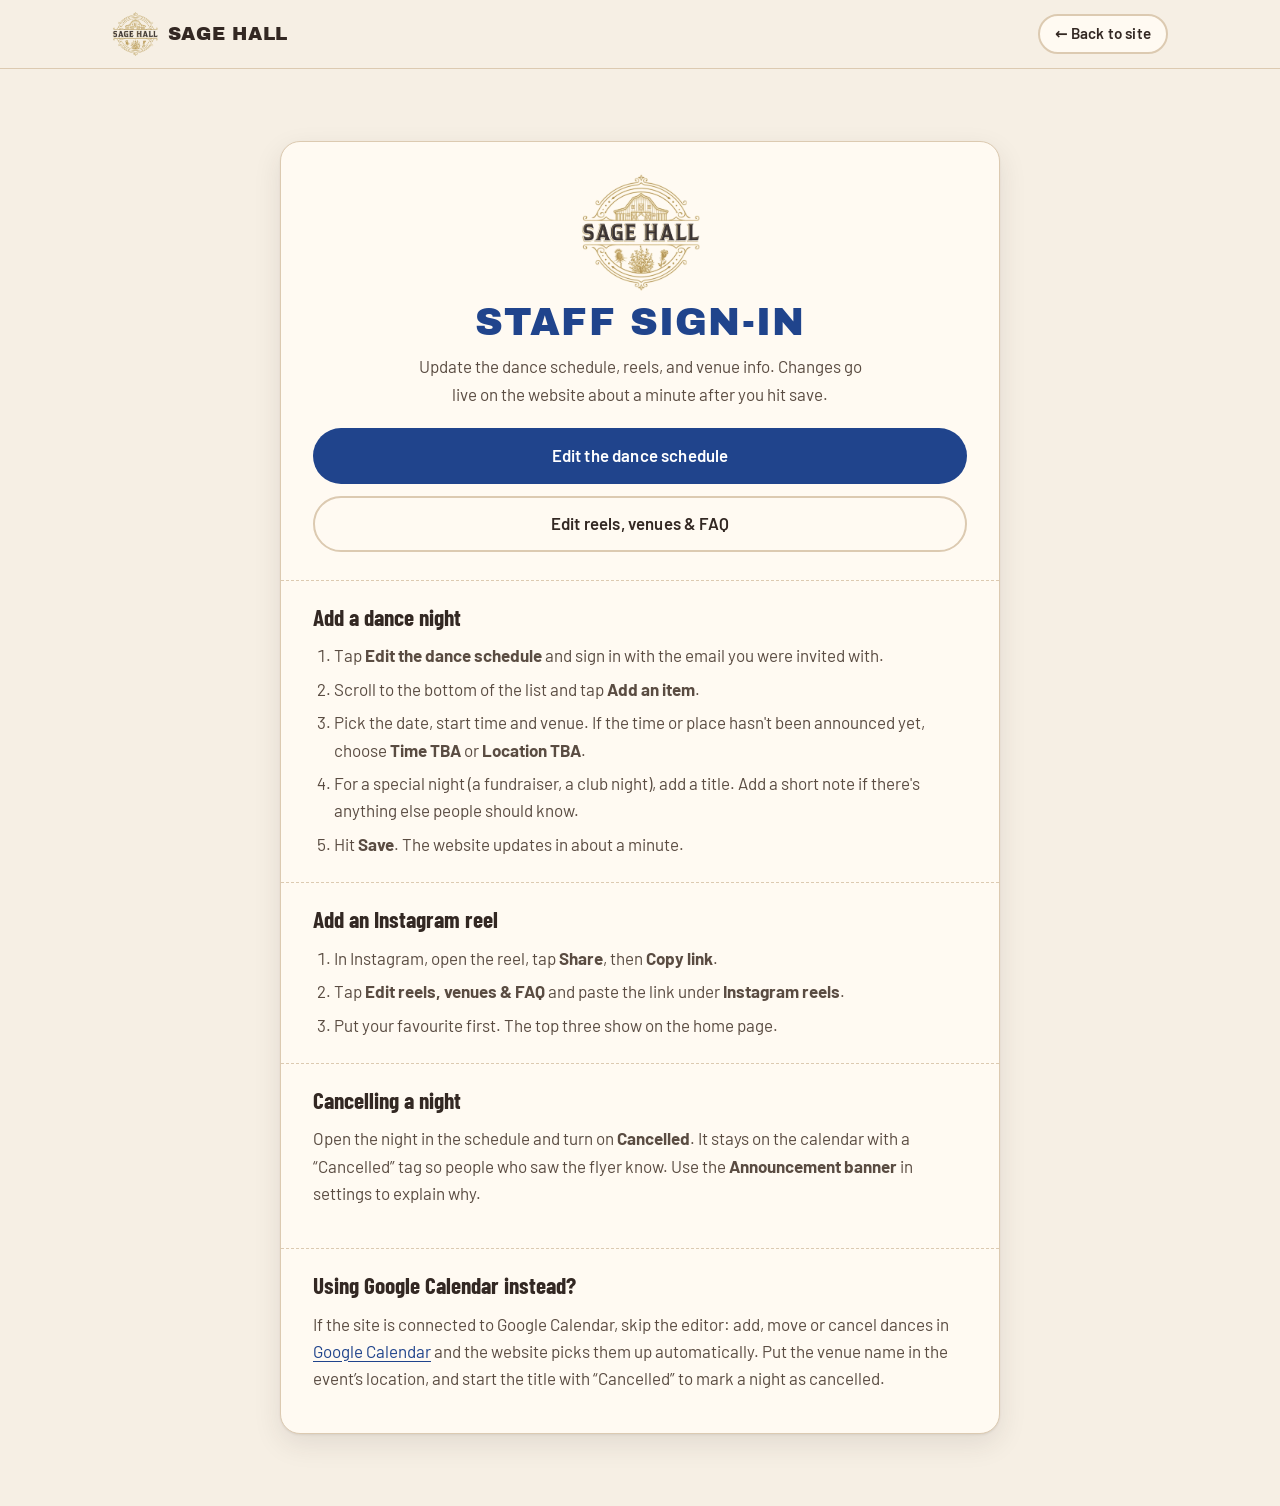
==== commit b68f1987: "Use the high-resolution Sage Hall logo - Replace the logo cut from the flyer screenshot with the off" ====
--- a/admin/index.html
+++ b/admin/index.html
@@ -32,7 +32,7 @@
     <div class="wrap">
       <div class="admin-card">
         <header>
-          <img src="../assets/img/sage-hall-logo.png" alt="" width="120" height="119">
+          <img src="../assets/img/sage-hall-logo.png" alt="" width="120" height="117">
           <h1>Staff sign-in</h1>
           <p>Update the dance schedule, reels, and venue info. Changes go live on the website about a minute after you hit save.</p>
         </header>
--- a/assets/css/styles.css
+++ b/assets/css/styles.css
@@ -529,7 +529,7 @@
 .footer-links { list-style: none; margin: 0; padding: 0; display: grid; gap: 0.25rem; }
 .footer-links a { display: inline-flex; align-items: center; gap: 0.55rem; padding: 0.4rem 0; text-decoration: none; font-weight: 500; }
 .footer-links a:hover { text-decoration: underline; }
-.footer-note { padding-block: 1.25rem 2rem; margin: 0; border-top: 1px solid rgb(255 255 255 / 0.15); font-size: 0.92rem; color: #b7c6e6; }
+.footer-note { padding-block: 1.25rem 2rem; margin: 0 auto; border-top: 1px solid rgb(255 255 255 / 0.15); font-size: 0.92rem; color: #b7c6e6; }
 @media (max-width: 720px) { .footer-grid { grid-template-columns: 1fr 1fr; } .footer-brand { grid-column: 1 / -1; } }
 
 /* ==========================================================================
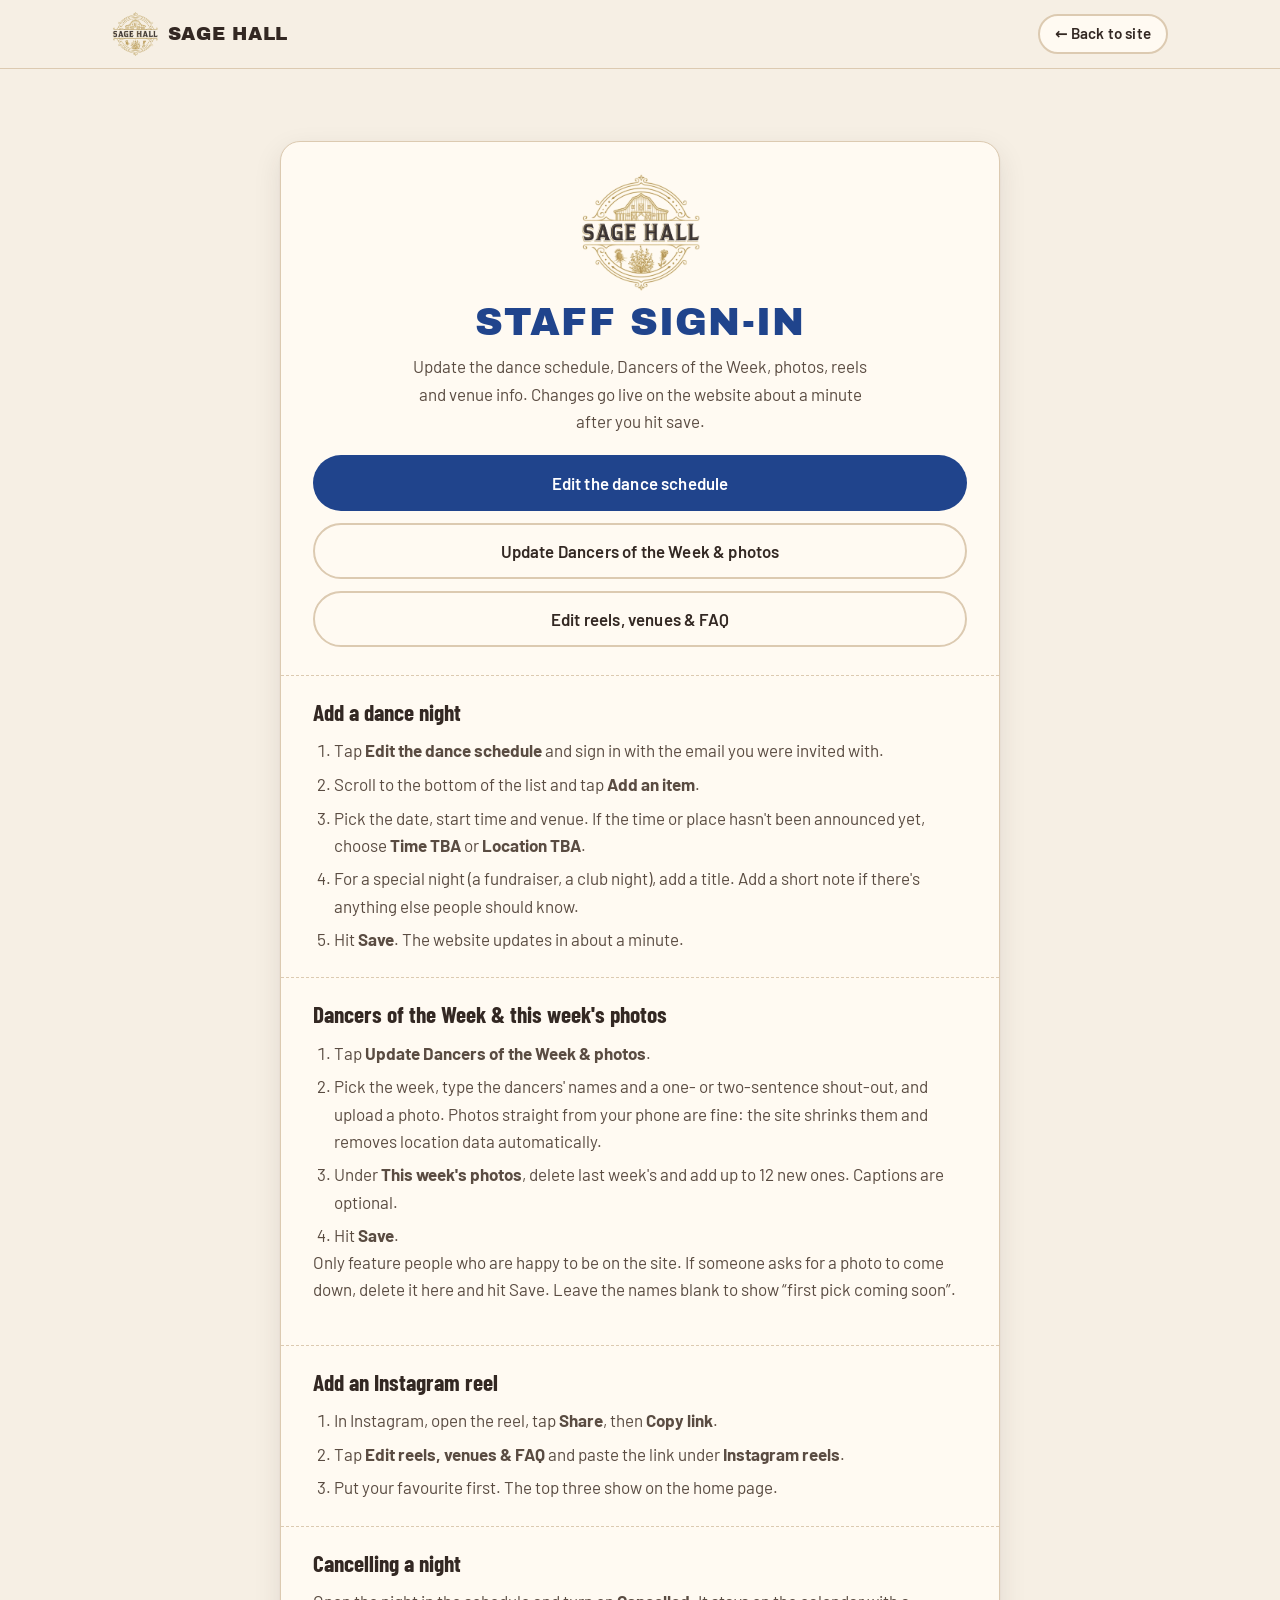
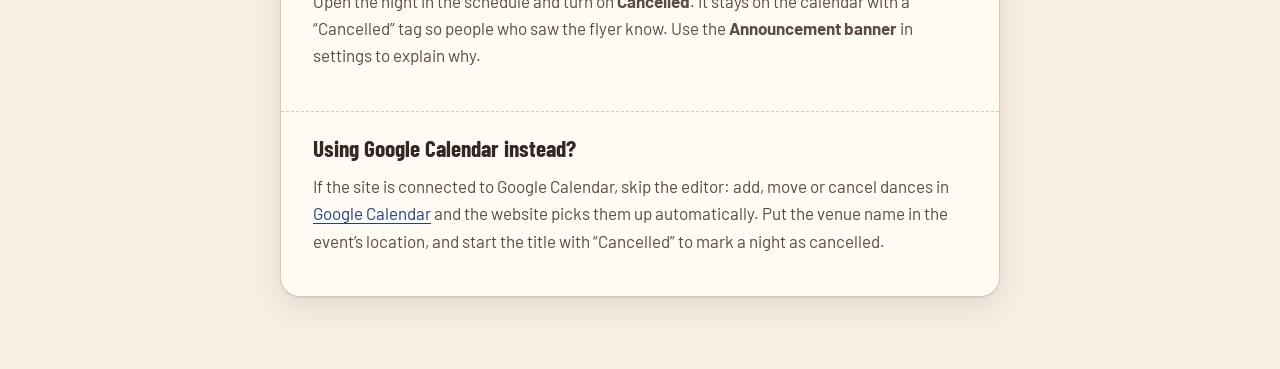
==== commit b972158a: "Add Dancers of the Week and weekly photos - "On the floor" section (nav label updated): a Dancers of" ====
--- a/admin/index.html
+++ b/admin/index.html
@@ -34,11 +34,12 @@
         <header>
           <img src="../assets/img/sage-hall-logo.png" alt="" width="120" height="117">
           <h1>Staff sign-in</h1>
-          <p>Update the dance schedule, reels, and venue info. Changes go live on the website about a minute after you hit save.</p>
+          <p>Update the dance schedule, Dancers of the Week, photos, reels and venue info. Changes go live on the website about a minute after you hit save.</p>
         </header>
 
         <div class="admin-actions">
           <a class="btn btn-primary" href="https://app.pagescms.org/alejandro-usu/sagehall/main/file/events">Edit the dance schedule</a>
+          <a class="btn btn-outline" href="https://app.pagescms.org/alejandro-usu/sagehall/main/file/weekly">Update Dancers of the Week &amp; photos</a>
           <a class="btn btn-outline" href="https://app.pagescms.org/alejandro-usu/sagehall/main/file/settings">Edit reels, venues &amp; FAQ</a>
         </div>
 
@@ -51,6 +52,17 @@
             <li>For a special night (a fundraiser, a club night), add a title. Add a short note if there's anything else people should know.</li>
             <li>Hit <b>Save</b>. The website updates in about a minute.</li>
           </ol>
+        </section>
+
+        <section class="admin-section">
+          <h2>Dancers of the Week &amp; this week's photos</h2>
+          <ol>
+            <li>Tap <b>Update Dancers of the Week &amp; photos</b>.</li>
+            <li>Pick the week, type the dancers' names and a one- or two-sentence shout-out, and upload a photo. Photos straight from your phone are fine: the site shrinks them and removes location data automatically.</li>
+            <li>Under <b>This week's photos</b>, delete last week's and add up to 12 new ones. Captions are optional.</li>
+            <li>Hit <b>Save</b>.</li>
+          </ol>
+          <p>Only feature people who are happy to be on the site. If someone asks for a photo to come down, delete it here and hit Save. Leave the names blank to show “first pick coming soon”.</p>
         </section>
 
         <section class="admin-section">
--- a/assets/css/styles.css
+++ b/assets/css/styles.css
@@ -27,6 +27,14 @@
   --peach: #f5dbca;
   --night: #2a211c;
 
+  /* UI accent (buttons, headings, links). Separate from the venue colours so
+     themes can change it without recolouring a venue. */
+  --primary: var(--denim);
+  --primary-dark: var(--denim-dark);
+  /* Secondary accent (script headings, start times). Also separate from the venue colours. */
+  --accent: var(--copper);
+  --accent-light: var(--copper-light);
+
   --radius: 14px;
   --radius-sm: 8px;
   --shadow: 0 1px 2px rgb(51 40 35 / 0.08), 0 10px 28px rgb(51 40 35 / 0.1);
@@ -39,12 +47,15 @@
   --wrap: 1120px;
   --gutter: clamp(16px, 4vw, 32px);
   --header-h: 68px;
+  --section-pad: clamp(32px, 4vw, 52px); /* vertical padding for content sections */
 }
 
 /* ---------- base ---------- */
 *, *::before, *::after { box-sizing: border-box; }
 [hidden] { display: none !important; }
-html { scroll-behavior: smooth; scroll-padding-top: calc(var(--header-h) + 12px); -webkit-text-size-adjust: 100%; }
+/* --header-offset is the sticky header's measured height (set in main.js), so
+   nav links land each section right under the header. */
+html { scroll-behavior: smooth; scroll-padding-top: var(--header-offset, var(--header-h)); -webkit-text-size-adjust: 100%; }
 @media (prefers-reduced-motion: reduce) { html { scroll-behavior: auto; } }
 
 body {
@@ -55,12 +66,12 @@
   overflow-x: hidden;
 }
 img { max-width: 100%; height: auto; display: block; }
-a { color: var(--denim); text-underline-offset: 0.18em; }
-a:hover { color: var(--denim-dark); }
+a { color: var(--primary); text-underline-offset: 0.18em; }
+a:hover { color: var(--primary-dark); }
 button { font: inherit; color: inherit; }
 h1, h2, h3 { line-height: 1.1; margin: 0; }
 p { margin: 0 0 1em; }
-:focus-visible { outline: 3px solid var(--denim); outline-offset: 3px; border-radius: 4px; }
+:focus-visible { outline: 3px solid var(--primary); outline-offset: 3px; border-radius: 4px; }
 svg { width: 1.15em; height: 1.15em; flex: none; }
 
 .wrap { width: 100%; max-width: var(--wrap); margin-inline: auto; padding-inline: var(--gutter); }
@@ -70,11 +81,11 @@
 }
 .skip-link {
   position: absolute; left: 12px; top: -60px; z-index: 100;
-  background: var(--denim); color: #fff; padding: 10px 16px; border-radius: var(--radius-sm);
+  background: var(--primary); color: #fff; padding: 10px 16px; border-radius: var(--radius-sm);
 }
 .skip-link:focus { top: 12px; color: #fff; }
 
-.script { font-family: var(--font-script); font-weight: 400; color: var(--copper); line-height: 1; }
+.script { font-family: var(--font-script); font-weight: 400; color: var(--accent); line-height: 1; }
 
 /* ---------- buttons ---------- */
 .btn {
@@ -85,18 +96,18 @@
   transition: background-color 0.15s, color 0.15s, border-color 0.15s, transform 0.15s;
 }
 .btn:active { transform: translateY(1px); }
-.btn-primary { background: var(--denim); color: #fff; }
-.btn-primary:hover { background: var(--denim-dark); color: #fff; }
+.btn-primary { background: var(--primary); color: #fff; }
+.btn-primary:hover { background: var(--primary-dark); color: #fff; }
 .btn-ghost { border-color: var(--ink); color: var(--ink); background: transparent; }
 .btn-ghost:hover { background: var(--ink); color: var(--paper); }
 .btn-outline { border-color: var(--line); background: var(--card); color: var(--ink); }
-.btn-outline:hover { border-color: var(--denim); color: var(--denim); }
+.btn-outline:hover { border-color: var(--primary); color: var(--primary); }
 .btn-light { background: var(--paper); color: var(--ink); }
 .btn-light:hover { background: #fff; color: var(--ink); }
 .btn-small { min-height: 40px; padding: 0.55em 1em; font-size: 0.95rem; }
 
 /* ---------- announcement ---------- */
-.announce { background: var(--denim); color: #fff; font: 500 0.98rem/1.35 var(--font-body); }
+.announce { background: var(--primary); color: #fff; font: 500 0.98rem/1.35 var(--font-body); }
 .announce p { margin: 0 auto; padding-block: 0.55rem; text-align: center; }
 .announce a { color: #fff; font-weight: 600; }
 
@@ -120,9 +131,9 @@
   font: 600 1.05rem/1 var(--font-cond); letter-spacing: 0.06em; text-transform: uppercase;
   color: var(--ink); text-decoration: none;
 }
-.site-nav a:hover { background: var(--paper-2); color: var(--denim); }
+.site-nav a:hover { background: var(--paper-2); color: var(--primary); }
 .site-nav .nav-cta { background: var(--ink); color: var(--paper); margin-left: 0.4rem; padding-inline: 1rem; }
-.site-nav .nav-cta:hover { background: var(--denim); color: #fff; }
+.site-nav .nav-cta:hover { background: var(--primary); color: #fff; }
 
 .menu-btn {
   display: none; align-items: center; gap: 0.55rem;
@@ -209,7 +220,7 @@
 .ticket-kicker {
   display: flex; align-items: center; gap: 0.5rem; margin: 0;
   padding: 0.75rem 1.25rem; border-radius: 17px 17px 0 0;
-  background: var(--denim); color: #fff;
+  background: var(--primary); color: #fff;
   font: 1rem/1 var(--font-display); letter-spacing: 0.12em; text-transform: uppercase;
 }
 .ticket-kicker svg { color: #f2c76e; }
@@ -217,9 +228,9 @@
 .ticket-loading { color: var(--muted); }
 .ticket-when { display: flex; align-items: flex-end; justify-content: space-between; gap: 1rem; margin-bottom: 0.6rem; }
 .ticket-date { font-family: var(--font-cond); line-height: 0.9; margin: 0; }
-.ticket-date .dow { display: block; font-weight: 600; font-size: 1.15rem; letter-spacing: 0.14em; color: var(--denim); }
+.ticket-date .dow { display: block; font-weight: 600; font-size: 1.15rem; letter-spacing: 0.14em; color: var(--primary); }
 .ticket-date .md { display: block; font-weight: 700; font-size: clamp(2.6rem, 5vw, 3.3rem); text-transform: uppercase; }
-.ticket-time { margin: 0; font: 700 clamp(1.8rem, 3.4vw, 2.2rem)/1 var(--font-cond); color: var(--copper); white-space: nowrap; }
+.ticket-time { margin: 0; font: 700 clamp(1.8rem, 3.4vw, 2.2rem)/1 var(--font-cond); color: var(--accent); white-space: nowrap; }
 .ticket-venue { display: flex; flex-wrap: wrap; align-items: center; gap: 0.5rem; margin: 0 0 0.35rem; font: 600 1.35rem/1.2 var(--font-cond); }
 .ticket-title { margin: 0 0 0.3rem; font: 700 1.05rem/1.3 var(--font-body); color: var(--rose); }
 .ticket-note { margin: 0 0 0.5rem; color: var(--ink-soft); font-size: 1rem; }
@@ -239,7 +250,7 @@
 .ticket-more ul { list-style: none; margin: 0; padding: 0; display: grid; gap: 0.3rem; }
 .ticket-more li { display: flex; align-items: center; gap: 0.5rem; font: 500 1.08rem/1.3 var(--font-cond); }
 .ticket-more li .when { min-width: 6.6rem; font-weight: 600; }
-.ticket-more li .t { margin-left: auto; color: var(--copper); font-weight: 600; }
+.ticket-more li .t { margin-left: auto; color: var(--accent); font-weight: 600; }
 .ticket-empty h3 { font: 700 1.9rem/1.05 var(--font-cond); text-transform: uppercase; margin-bottom: 0.5rem; }
 .ticket-empty p { color: var(--ink-soft); }
 
@@ -268,7 +279,7 @@
   background: var(--ink); color: var(--paper);
 }
 .badge-cancel { background: var(--rose); color: #fff; }
-.badge-today { background: var(--denim); color: #fff; }
+.badge-today { background: var(--primary); color: #fff; }
 .badge-soft { background: var(--paper-2); color: var(--ink-soft); }
 
 /* ---------- add to calendar dropdown ---------- */
@@ -282,7 +293,7 @@
   transition: border-color 0.15s, color 0.15s;
 }
 .addcal > summary::-webkit-details-marker { display: none; }
-.addcal > summary:hover, .addcal[open] > summary { border-color: var(--denim); color: var(--denim); }
+.addcal > summary:hover, .addcal[open] > summary { border-color: var(--primary); color: var(--primary); }
 .addcal-menu {
   position: absolute; z-index: 30; top: calc(100% + 6px); right: 0; min-width: 210px;
   display: grid; padding: 0.4rem; border-radius: 12px;
@@ -294,7 +305,7 @@
   background: none; border: 0; cursor: pointer; text-decoration: none; color: var(--ink);
   font: 500 0.98rem/1.2 var(--font-body);
 }
-.addcal-menu a:hover, .addcal-menu button:hover { background: var(--paper); color: var(--denim); }
+.addcal-menu a:hover, .addcal-menu button:hover { background: var(--paper); color: var(--primary); }
 .icon-only > summary { padding: 0; width: 40px; justify-content: center; }
 
 .btn-dir {
@@ -302,25 +313,25 @@
   border-radius: 999px; border: 2px solid var(--line); background: var(--card);
   font: 600 0.95rem/1 var(--font-body); color: var(--ink); text-decoration: none;
 }
-.btn-dir:hover { border-color: var(--denim); color: var(--denim); }
+.btn-dir:hover { border-color: var(--primary); color: var(--primary); }
 
 /* ---------- schedule ---------- */
-.schedule { padding-block: clamp(48px, 8vw, 96px); }
+.schedule { padding-block: var(--section-pad); }
 .schedule > .wrap { max-width: 1000px; }
 .sched-head { display: grid; grid-template-columns: auto 1fr auto; align-items: center; gap: 1rem; margin-bottom: 1.75rem; }
 .month-title { text-align: center; }
 .month-title h2 {
   font: clamp(2.2rem, 12.5vw, 5.4rem)/0.95 var(--font-display);
-  letter-spacing: 0.04em; text-transform: uppercase; color: var(--denim);
+  letter-spacing: 0.04em; text-transform: uppercase; color: var(--primary);
 }
 .month-title h2 .yr { display: block; font: 600 1rem/1.6 var(--font-cond); letter-spacing: 0.3em; color: var(--muted); }
 .month-title .script { font-size: clamp(2rem, 5vw, 3rem); margin: 0.2rem 0 0; color: var(--ink); }
 .month-nav {
   width: 52px; height: 52px; border-radius: 50%; display: grid; place-items: center;
-  border: 2px solid var(--line); background: var(--card); color: var(--denim); cursor: pointer;
+  border: 2px solid var(--line); background: var(--card); color: var(--primary); cursor: pointer;
   transition: border-color 0.15s, background-color 0.15s;
 }
-.month-nav:hover:not(:disabled) { border-color: var(--denim); }
+.month-nav:hover:not(:disabled) { border-color: var(--primary); }
 .month-nav:disabled { opacity: 0.35; cursor: default; }
 .month-nav svg { width: 24px; height: 24px; }
 @media (max-width: 640px) {
@@ -340,12 +351,12 @@
   min-height: 40px; padding: 0 1rem; border-radius: 999px; border: 0; background: transparent; cursor: pointer;
   font: 600 1rem/1 var(--font-cond); letter-spacing: 0.08em; text-transform: uppercase; color: var(--ink-soft);
 }
-.view-toggle button[aria-pressed="true"] { background: var(--card); color: var(--denim); box-shadow: 0 1px 3px rgb(51 40 35 / 0.15); }
+.view-toggle button[aria-pressed="true"] { background: var(--card); color: var(--primary); box-shadow: 0 1px 3px rgb(51 40 35 / 0.15); }
 .legend { display: flex; flex-wrap: wrap; gap: 0.4rem 1.1rem; list-style: none; margin: 0; padding: 0; font: 500 1rem/1.2 var(--font-cond); color: var(--ink-soft); }
 .legend li { display: inline-flex; align-items: center; gap: 0.45rem; }
 
 .notice {
-  background: var(--card); border: 1px solid var(--line); border-left: 4px solid var(--copper);
+  background: var(--card); border: 1px solid var(--line); border-left: 4px solid var(--accent);
   border-radius: var(--radius-sm); padding: 0.9rem 1.1rem; color: var(--ink-soft); margin: 0 0 1rem;
 }
 .notice a { font-weight: 600; }
@@ -357,21 +368,21 @@
   padding: 0.85rem 0.5rem; border-bottom: 1px dashed var(--line);
   font-family: var(--font-cond); transition: background-color 0.3s;
 }
-.sched-row.is-flash { background: color-mix(in srgb, var(--denim) 10%, transparent); }
+.sched-row.is-flash { background: color-mix(in srgb, var(--primary) 10%, transparent); }
 .sched-row .d-num { font-size: 2.2rem; font-weight: 500; line-height: 1; }
 .sched-row .d-num sup { font-size: 0.45em; font-weight: 600; margin-left: 1px; vertical-align: 0.95em; }
-.sched-row .d-dow { font-size: 1.3rem; font-weight: 600; letter-spacing: 0.08em; color: var(--denim); }
+.sched-row .d-dow { font-size: 1.3rem; font-weight: 600; letter-spacing: 0.08em; color: var(--primary); }
 .sched-row .d-main { min-width: 0; }
 .sched-row .d-venue { display: flex; align-items: center; flex-wrap: wrap; gap: 0.35rem 0.6rem; font-size: 1.45rem; font-weight: 500; line-height: 1.15; }
 .sched-row .d-sub { font: 500 0.98rem/1.35 var(--font-body); color: var(--ink-soft); margin-top: 0.15rem; }
 .sched-row .v-name.is-special { color: var(--rose); font-weight: 600; }
-.sched-row .d-time { font-size: 1.55rem; font-weight: 600; color: var(--copper); white-space: nowrap; }
+.sched-row .d-time { font-size: 1.55rem; font-weight: 600; color: var(--accent); white-space: nowrap; }
 .sched-row.is-past { color: var(--muted); }
 .sched-row.is-past .d-dow, .sched-row.is-past .d-time { color: var(--muted); }
 .sched-row.is-past .dot { opacity: 0.5; }
 .sched-row.is-past .v-name.is-special { color: inherit; }
 .sched-row.is-cancelled .v-name, .sched-row.is-cancelled .d-time { text-decoration: line-through; text-decoration-thickness: 2px; }
-.sched-row.is-today { background: color-mix(in srgb, var(--denim) 7%, transparent); }
+.sched-row.is-today { background: color-mix(in srgb, var(--primary) 7%, transparent); }
 .sched-row .addcal-slot { width: 40px; }
 
 @media (max-width: 640px) {
@@ -394,7 +405,7 @@
 .cal-cell.is-past { background: color-mix(in srgb, var(--paper) 60%, transparent); }
 .cal-cell.is-past .cal-day, .cal-cell.is-past .chip { opacity: 0.55; }
 .cal-day { font: 600 1rem/1 var(--font-cond); color: var(--ink-soft); }
-.cal-cell.is-today .cal-day { display: inline-grid; place-items: center; width: 1.7rem; height: 1.7rem; margin: -0.15rem; border-radius: 50%; background: var(--denim); color: #fff; }
+.cal-cell.is-today .cal-day { display: inline-grid; place-items: center; width: 1.7rem; height: 1.7rem; margin: -0.15rem; border-radius: 50%; background: var(--primary); color: #fff; }
 .chip {
   display: block; width: 100%; text-align: left; cursor: pointer; border: 0;
   border-left: 4px solid var(--v); border-radius: 5px; padding: 0.3rem 0.4rem;
@@ -419,23 +430,23 @@
 /* ---------- section heads ---------- */
 .section-head { text-align: center; margin-bottom: clamp(28px, 4vw, 44px); }
 .section-head .script { font-size: clamp(2rem, 4.5vw, 2.8rem); margin: 0 0 0.1rem; }
-.section-head h2 { font: clamp(2rem, 5vw, 3.1rem)/1 var(--font-display); text-transform: uppercase; letter-spacing: 0.03em; color: var(--denim); }
+.section-head h2 { font: clamp(2rem, 5vw, 3.1rem)/1 var(--font-display); text-transform: uppercase; letter-spacing: 0.03em; color: var(--primary); }
 .section-head-left { text-align: left; }
 
 /* ---------- first time ---------- */
-.first-time { padding-block: clamp(56px, 8vw, 104px); background: var(--card); border-block: 1px solid var(--line); }
+.first-time { padding-block: var(--section-pad); background: var(--card); border-block: 1px solid var(--line); }
 .steps { list-style: none; margin: 0; padding: 0; display: grid; grid-template-columns: repeat(auto-fit, minmax(240px, 1fr)); gap: 1.25rem; counter-reset: step; }
 .steps li { position: relative; padding: 1.5rem 1.4rem 1.4rem; background: var(--paper); border: 1px solid var(--line); border-radius: var(--radius); counter-increment: step; }
 .steps li::before {
   content: counter(step); display: grid; place-items: center; width: 2.6rem; height: 2.6rem; margin-bottom: 0.9rem;
-  border-radius: 50%; background: var(--denim); color: #fff; font: 1.15rem/1 var(--font-display);
+  border-radius: 50%; background: var(--primary); color: #fff; font: 1.15rem/1 var(--font-display);
 }
 .steps h3 { font: 700 1.5rem/1.1 var(--font-cond); margin-bottom: 0.5rem; }
 .steps p { margin: 0; color: var(--ink-soft); }
 .ft-bottom { display: grid; grid-template-columns: minmax(220px, 0.6fr) 1.4fr; gap: 1.25rem; margin-top: 1.25rem; align-items: start; }
 .ft-bottom.no-admission { grid-template-columns: 1fr; }
 .admission { padding: 1.5rem; border-radius: var(--radius); background: var(--ink); color: var(--paper); text-align: center; }
-.admission-label { margin: 0 0 0.3rem; font: 600 0.95rem/1 var(--font-cond); letter-spacing: 0.2em; text-transform: uppercase; color: var(--copper-light); }
+.admission-label { margin: 0 0 0.3rem; font: 600 0.95rem/1 var(--font-cond); letter-spacing: 0.2em; text-transform: uppercase; color: var(--accent-light); }
 .admission-price { margin: 0; font: 700 1.7rem/1.2 var(--font-cond); text-wrap: balance; }
 .faq { display: grid; gap: 0.6rem; }
 .faq details { background: var(--paper); border: 1px solid var(--line); border-radius: var(--radius-sm); }
@@ -444,13 +455,13 @@
   padding: 0.95rem 1.1rem; font: 600 1.25rem/1.2 var(--font-cond);
 }
 .faq summary::-webkit-details-marker { display: none; }
-.faq summary::after { content: "+"; font: 1.4rem/1 var(--font-display); color: var(--denim); transition: transform 0.2s; }
+.faq summary::after { content: "+"; font: 1.4rem/1 var(--font-display); color: var(--primary); transition: transform 0.2s; }
 .faq details[open] summary::after { transform: rotate(45deg); }
 .faq details p { margin: 0; padding: 0 1.1rem 1rem; color: var(--ink-soft); }
 @media (max-width: 760px) { .ft-bottom { grid-template-columns: 1fr; } }
 
 /* ---------- venues ---------- */
-.venues { padding-block: clamp(56px, 8vw, 104px); }
+.venues { padding-block: var(--section-pad); }
 .venue-grid { display: grid; grid-template-columns: repeat(auto-fit, minmax(260px, 1fr)); gap: 1.25rem; }
 .venue {
   display: flex; flex-direction: column; gap: 0.6rem;
@@ -465,16 +476,16 @@
 .venue .btn-dir { align-self: flex-start; }
 
 /* ---------- reels ---------- */
-.reels { padding-block: clamp(56px, 8vw, 104px); background: var(--night); color: var(--paper); }
+.reels { padding-block: var(--section-pad); background: var(--night); color: var(--paper); }
 .reels .section-head h2 { color: var(--paper); }
-.reels .section-head .script { color: var(--copper-light); }
+.reels .section-head .script { color: var(--accent-light); }
 .reel-grid { display: grid; grid-template-columns: repeat(auto-fit, minmax(300px, 1fr)); gap: 1.5rem; align-items: start; justify-items: center; }
 .reel { width: 100%; max-width: 380px; }
 .reel .instagram-media {
   background: #fff; border: 0; border-radius: 12px; margin: 0 !important; min-width: 0 !important;
   width: 100% !important; max-width: 380px; padding: 0; box-shadow: 0 12px 30px rgb(0 0 0 / 0.35);
 }
-.reel .instagram-media a { display: block; padding: 2rem 1rem; text-align: center; color: var(--denim); font-weight: 600; }
+.reel .instagram-media a { display: block; padding: 2rem 1rem; text-align: center; color: var(--primary); font-weight: 600; }
 .reel-placeholder {
   position: relative; aspect-ratio: 9 / 16; width: 100%; max-width: 300px; margin-inline: auto;
   border-radius: 18px; overflow: hidden; display: flex; flex-direction: column; justify-content: flex-end;
@@ -506,20 +517,118 @@
   .reel-placeholder { max-width: none; }
 }
 
+/* ---------- on the floor: dancers of the week ---------- */
+.spotlight {
+  display: grid; grid-template-columns: minmax(220px, 0.85fr) 1.15fr;
+  max-width: 940px; margin: 0 auto clamp(40px, 6vw, 64px);
+  background: var(--card); color: var(--ink); border-radius: 20px; overflow: hidden;
+  box-shadow: 0 16px 40px rgb(0 0 0 / 0.35);
+}
+.spot-media { position: relative; min-height: 300px; background: var(--paper-2); }
+.spot-media img { position: absolute; inset: 0; width: 100%; height: 100%; object-fit: cover; }
+.spot-media.has-reel { display: grid; place-items: center; padding: 16px; background: var(--night); }
+.spot-media.has-reel .instagram-media { margin: 0 !important; min-width: 0 !important; width: 100% !important; max-width: 340px; border-radius: 12px; }
+.spot-media.is-empty {
+  display: grid; place-items: center;
+  background: radial-gradient(circle at 50% 42%, color-mix(in srgb, var(--primary) 35%, var(--card)) 0%, var(--primary) 78%);
+}
+.spot-badge {
+  display: grid; place-items: center; width: 132px; aspect-ratio: 1; border-radius: 50%;
+  background: var(--card); color: #e9b949;
+  box-shadow: 0 0 0 8px rgb(255 255 255 / 0.18), 0 10px 24px rgb(0 0 0 / 0.25);
+}
+.spot-badge svg { width: 64px; height: 64px; }
+.spot-body { display: flex; flex-direction: column; justify-content: center; gap: 0.65rem; padding: clamp(24px, 4vw, 44px); }
+.spot-kicker {
+  display: inline-flex; align-items: center; gap: 0.5rem; margin: 0;
+  font: 0.95rem/1 var(--font-display); letter-spacing: 0.12em; text-transform: uppercase; color: var(--primary);
+}
+.spot-kicker svg { color: #e9b949; }
+.spot-week { margin: 0; font: 600 1rem/1 var(--font-cond); letter-spacing: 0.16em; text-transform: uppercase; color: var(--muted); }
+.spot-names { margin: 0.15rem 0 0; font: clamp(2rem, 4.6vw, 3rem)/1.02 var(--font-display); letter-spacing: 0.02em; text-transform: uppercase; color: var(--ink); }
+.spotlight.is-empty .spot-names { font-size: clamp(1.5rem, 3.2vw, 2.1rem); }
+.spot-text { margin: 0; font-size: 1.1rem; color: var(--ink-soft); }
+.spot-actions { margin: 0.25rem 0 0; }
+.spot-nominate { margin: 0.35rem 0 0; font-size: 0.98rem; color: var(--muted); }
+@media (max-width: 720px) {
+  .spotlight { grid-template-columns: 1fr; }
+  .spot-media { min-height: 0; aspect-ratio: 4 / 3; }
+  .spot-media.has-reel { aspect-ratio: auto; }
+  .spot-media.is-empty { aspect-ratio: 16 / 7; }
+  .spot-badge { width: 96px; }
+  .spot-badge svg { width: 46px; height: 46px; }
+}
+
+/* ---------- on the floor: section sub-heads + weekly photos ---------- */
+.floor-subhead {
+  display: flex; align-items: center; gap: 1rem; margin: 0 0 1.25rem;
+  font: 600 1.1rem/1 var(--font-cond); letter-spacing: 0.24em; text-transform: uppercase; color: var(--accent-light);
+}
+.floor-subhead::before, .floor-subhead::after { content: ""; flex: 1; height: 1px; background: rgb(255 255 255 / 0.18); }
+.photos-head { margin-top: clamp(40px, 6vw, 64px); }
+.photos-head .floor-subhead { margin-bottom: 0.5rem; }
+.photos-week { margin: 0 0 1.25rem; text-align: center; font: 500 1rem/1 var(--font-cond); letter-spacing: 0.12em; text-transform: uppercase; color: rgb(255 255 255 / 0.72); }
+.photos-head .floor-subhead:last-child { margin-bottom: 1.25rem; }
+.photo-grid { display: grid; grid-template-columns: repeat(auto-fill, minmax(170px, 1fr)); gap: 10px; }
+.photo {
+  position: relative; display: block; padding: 0; border: 0; border-radius: 12px; overflow: hidden;
+  aspect-ratio: 1; background: rgb(255 255 255 / 0.06); cursor: zoom-in;
+}
+.photo img { width: 100%; height: 100%; object-fit: cover; transition: transform 0.3s; }
+.photo:hover img { transform: scale(1.04); }
+.photo:focus-visible { outline: 3px solid var(--accent-light); outline-offset: 3px; }
+.photos-empty {
+  grid-column: 1 / -1; display: flex; flex-direction: column; align-items: center; gap: 0.4rem;
+  padding: 2.25rem 1rem; border: 2px dashed rgb(255 255 255 / 0.25); border-radius: 16px;
+  text-align: center; color: rgb(255 255 255 / 0.85);
+}
+.photos-empty svg { width: 40px; height: 40px; color: var(--accent-light); }
+.photos-empty p { margin: 0; font-size: 1.05rem; }
+.photos-empty small { color: rgb(255 255 255 / 0.6); font-size: 0.92rem; }
+.photos-note { margin: 1rem 0 0; text-align: center; font-size: 0.95rem; color: rgb(255 255 255 / 0.72); }
+.photos-note a { color: #fff; }
+@media (max-width: 480px) { .photo-grid { grid-template-columns: repeat(2, 1fr); } }
+
+/* photo viewer */
+html:has(.lightbox[open]) { overflow: hidden; }
+.lightbox {
+  width: 100vw; height: 100vh; max-width: 100vw; max-height: 100vh; margin: 0; padding: 0;
+  border: 0; background: transparent; color: #f3ede4;
+}
+.lightbox[open] { display: grid; grid-template-columns: auto minmax(0, 1fr) auto; align-items: center; }
+.lightbox::backdrop { background: rgb(10 8 6 / 0.9); }
+.lb-figure { display: flex; flex-direction: column; align-items: center; gap: 0.75rem; margin: 0; min-width: 0; }
+.lb-figure img { max-width: min(92vw, 1400px); max-height: 82vh; width: auto; height: auto; border-radius: 10px; box-shadow: 0 20px 50px rgb(0 0 0 / 0.5); }
+.lb-figure figcaption { padding-inline: 1rem; text-align: center; font-size: 1rem; }
+.lb-btn {
+  display: grid; place-items: center; width: 52px; height: 52px; margin: 0 14px; border: 0; border-radius: 50%;
+  background: rgb(255 255 255 / 0.14); color: #fff; cursor: pointer;
+}
+.lb-btn:hover { background: rgb(255 255 255 / 0.26); }
+.lb-btn svg { width: 26px; height: 26px; }
+.lb-close { position: fixed; top: 16px; right: 16px; margin: 0; }
+@media (max-width: 640px) {
+  .lightbox[open] { grid-template-columns: minmax(0, 1fr); }
+  .lb-prev, .lb-next { position: fixed; bottom: max(20px, env(safe-area-inset-bottom)); margin: 0; }
+  .lb-prev { left: calc(50% - 66px); }
+  .lb-next { right: calc(50% - 66px); }
+  .lb-figure img { max-height: 72vh; }
+}
+
 /* ---------- about ---------- */
-.about { padding-block: clamp(56px, 8vw, 104px); }
+.about { padding-block: var(--section-pad); }
 .about-grid { display: grid; grid-template-columns: 1.3fr 0.7fr; gap: clamp(28px, 5vw, 64px); align-items: center; }
 .about-copy p { font-size: 1.12rem; color: var(--ink-soft); max-width: 60ch; }
-.pull-quote { margin: 1.5rem 0 0; padding: 1.25rem 1.5rem; border-left: 4px solid var(--copper); background: var(--card); border-radius: 0 var(--radius) var(--radius) 0; }
+.pull-quote { margin: 1.5rem 0 0; padding: 1.25rem 1.5rem; border-left: 4px solid var(--accent); background: var(--card); border-radius: 0 var(--radius) var(--radius) 0; }
 .pull-quote p { margin: 0; font: 600 1.45rem/1.3 var(--font-cond); color: var(--ink); }
 .stats { margin: 0; display: grid; gap: 1rem; }
 .stats div { padding: 1.2rem 1.4rem; border-radius: var(--radius); background: var(--card); border: 1px solid var(--line); }
 .stats dt { font: 600 0.9rem/1 var(--font-cond); letter-spacing: 0.18em; text-transform: uppercase; color: var(--muted); }
-.stats dd { margin: 0.35rem 0 0; font: clamp(1.6rem, 3.4vw, 2.2rem)/1.05 var(--font-display); color: var(--denim); }
+.stats dd { margin: 0.35rem 0 0; font: clamp(1.6rem, 3.4vw, 2.2rem)/1.05 var(--font-display); color: var(--primary); }
 @media (max-width: 820px) { .about-grid { grid-template-columns: 1fr; } }
 
 /* ---------- footer ---------- */
-.site-footer { background: var(--denim-dark); color: #e9eef8; }
+.site-footer { background: var(--primary-dark); color: #e9eef8; }
 .site-footer a { color: #fff; }
 .band-footer { border-bottom: 0; }
 .footer-grid { display: grid; grid-template-columns: 1.4fr 1fr 1fr; gap: 2rem; padding-block: 2.75rem 1.5rem; }
@@ -540,7 +649,7 @@
 .admin-card { max-width: 720px; margin-inline: auto; background: var(--card); border: 1px solid var(--line); border-radius: 20px; box-shadow: var(--shadow); overflow: hidden; }
 .admin-card header { padding: 2rem 2rem 1.25rem; text-align: center; }
 .admin-card header img { width: 120px; margin: 0 auto 0.75rem; }
-.admin-card header h1 { font: clamp(1.8rem, 5vw, 2.4rem)/1 var(--font-display); text-transform: uppercase; color: var(--denim); letter-spacing: 0.03em; }
+.admin-card header h1 { font: clamp(1.8rem, 5vw, 2.4rem)/1 var(--font-display); text-transform: uppercase; color: var(--primary); letter-spacing: 0.03em; }
 .admin-card header p { margin: 0.75rem auto 0; color: var(--ink-soft); max-width: 46ch; }
 .admin-actions { display: grid; gap: 0.75rem; padding: 0 2rem 1.75rem; }
 .admin-actions .btn { width: 100%; min-height: 56px; font-size: 1.05rem; }
@@ -552,3 +661,62 @@
 @media (max-width: 520px) {
   .admin-card header, .admin-actions, .admin-section { padding-inline: 1.15rem; }
 }
+
+/* ==========================================================================
+   Theme plumbing. Summer is this file; theme-spring/fall/winter.css layer on
+   top. These defaults keep the other seasons' artwork hidden in summer.
+   ========================================================================== */
+.logo-light, .hero-sticker { display: none; }
+
+/* Seasonal sticker on the ticket's corner (each theme file shows its own). */
+.hero-sticker {
+  position: absolute; z-index: 2; width: 150px; right: -28px; top: -100px;
+  transform: rotate(6deg); filter: drop-shadow(0 8px 12px rgb(0 0 0 / 0.35)); pointer-events: none;
+}
+@media (max-width: 880px) { .hero-sticker { width: 112px; right: -6px; top: -16px; } }
+@media (max-width: 480px) { .hero-sticker { width: 94px; top: -2px; right: -2px; } }
+
+/* Drifting leaves or snow in the hero (added by main.js). */
+.particles { position: absolute; inset: 0; overflow: hidden; pointer-events: none; }
+.particles span {
+  position: absolute; top: -40px; left: var(--x); width: var(--s); height: var(--s);
+  animation: particle-fall var(--d) linear var(--delay) infinite;
+}
+.particles svg { width: 100%; height: 100%; animation: particle-spin calc(var(--d) / 3) ease-in-out var(--delay) infinite alternate; }
+.particles .dot { border-radius: 50%; background: radial-gradient(circle, #fff 0 35%, rgb(255 255 255 / 0) 70%); }
+@keyframes particle-fall {
+  0% { transform: translate3d(0, 0, 0); opacity: 0; }
+  8% { opacity: var(--o, 0.85); }
+  50% { transform: translate3d(var(--sway), 55vh, 0); }
+  88% { opacity: var(--o, 0.85); }
+  100% { transform: translate3d(calc(var(--sway) * -0.3), 110vh, 0); opacity: 0; }
+}
+@keyframes particle-spin { from { transform: rotate(-35deg); } to { transform: rotate(55deg); } }
+@media (prefers-reduced-motion: reduce) { .particles { display: none; } }
+
+.theme-switch {
+  position: fixed; z-index: 60;
+  right: max(16px, env(safe-area-inset-right)); bottom: max(16px, env(safe-area-inset-bottom));
+  display: inline-flex; gap: 2px; padding: 4px; border-radius: 999px;
+  background: rgb(42 33 28 / 0.9); box-shadow: 0 8px 24px rgb(0 0 0 / 0.25);
+  -webkit-backdrop-filter: blur(8px); backdrop-filter: blur(8px);
+}
+.theme-switch button {
+  display: inline-flex; align-items: center; gap: 0.4em;
+  min-height: 40px; padding: 0 1rem; border: 0; border-radius: 999px; cursor: pointer;
+  background: transparent; color: #f3e9da;
+  font: 600 0.95rem/1 var(--font-cond); letter-spacing: 0.08em; text-transform: uppercase;
+}
+.theme-switch button:hover { background: rgb(255 255 255 / 0.1); }
+.theme-switch button[aria-pressed="true"] { background: #f6efe4; color: #2a211c; }
+.theme-switch svg { width: 1.05em; height: 1.05em; }
+@media (max-width: 560px) {
+  /* icons only on phones; each button keeps its aria-label */
+  .theme-switch button { padding: 0 0.8rem; }
+  .theme-switch .ts-label { display: none; }
+}
+.theme-switch [data-theme-choice="spring"] svg { color: #9cc79a; }
+.theme-switch [data-theme-choice="summer"] svg { color: #f2b13a; }
+.theme-switch [data-theme-choice="fall"] svg { color: #ee8b3a; }
+.theme-switch [data-theme-choice="winter"] svg { color: #a9d1f0; }
+.theme-switch button[aria-pressed="true"] svg { color: currentColor; }
